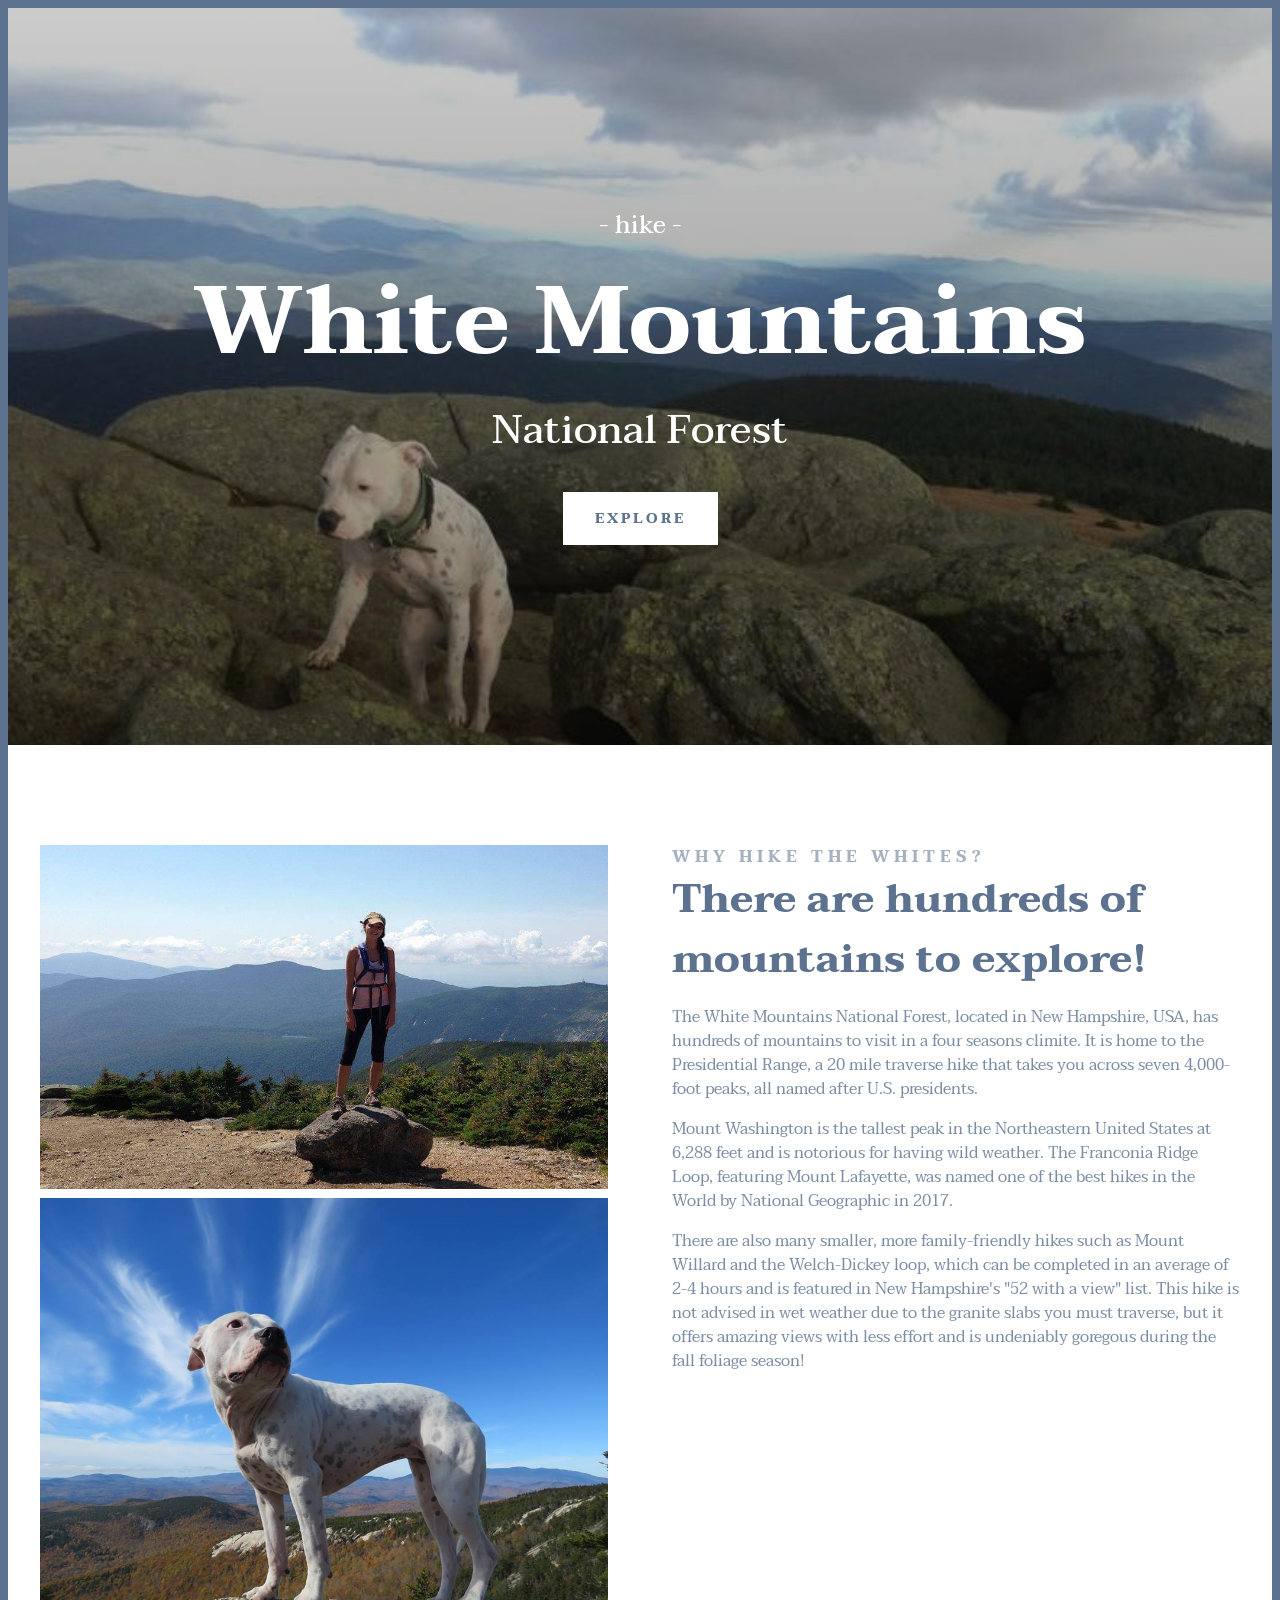
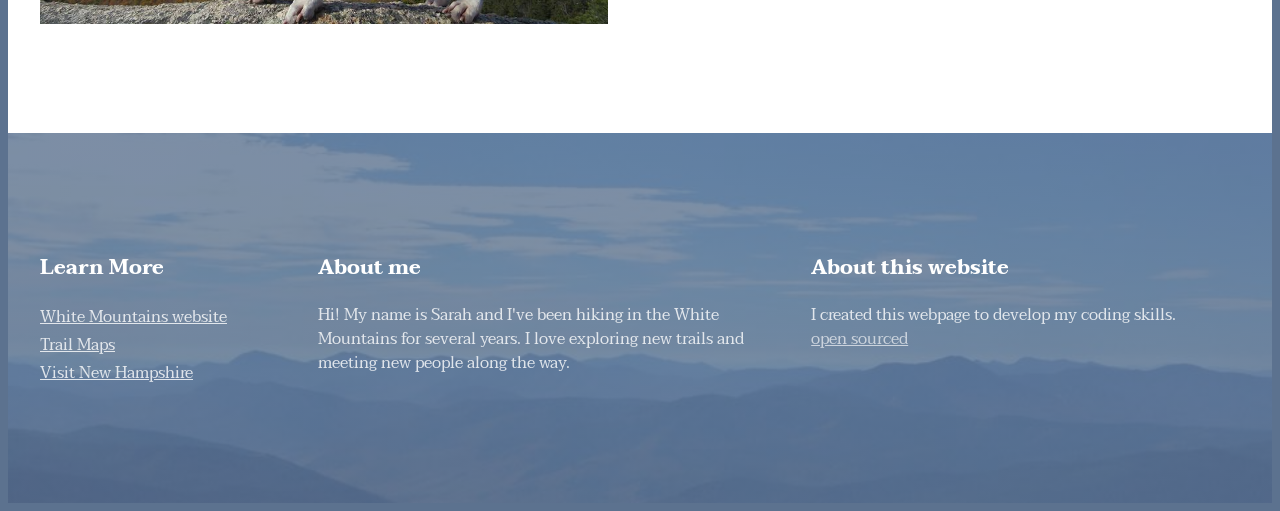
==== index.html @ ecee85d8 "Added additional photo." ====
<!DOCTYPE html>
<html lang="en">
  <head>
    <meta charset="UTF-8" />
    <meta http-equiv="X-UA-Compatible" content="IE=edge" />
    <meta name="viewport" content="width=device-width, initial-scale=1.0" />
    <link rel="preconnect" href="https://fonts.googleapis.com" />
    <link rel="preconnect" href="https://fonts.gstatic.com" crossorigin />
    <link
      href="https://fonts.googleapis.com/css2?family=Taviraj:ital,wght@0,100;0,200;0,300;0,400;0,500;0,600;0,700;0,800;0,900;1,100;1,200;1,300;1,400;1,500;1,600;1,700;1,800;1,900&display=swap"
      rel="stylesheet"
    />
    <link rel="stylesheet" href="src/styles.css" />
    <title>White Mountains National Forest</title>
  </head>
  <body>
    <div class="container">
      <header>
        <h3>- hike -</h3>
        <h1>White Mountains</h1>
        <h2>National Forest</h2>
        <a href="#more">explore</a>
      </header>

      <main>
        <section class="grid grid-2-columns">
          <div>
            <img
              src="images/mount-lafayette.JPG"
              alt="Franconia Ridge Loop"
              class="img-responsive"
            />
            <img
              src="images/lulu_welch-dickey_loop.jpg"
              alt="Welch-Dickey Loop"
              class="img-responsive"
            />
          </div>
          <div>
            <h2>Why hike the Whites?</h2>
            <h3>There are hundreds of mountains to explore!</h3>
            <p>
              The White Mountains National Forest, located in New Hampshire,
              USA, has hundreds of mountains to visit in a four seasons climite.
              It is home to the Presidential Range, a 20 mile traverse hike that
              takes you across seven 4,000-foot peaks, all named after U.S.
              presidents.
            </p>
            <p>
              Mount Washington is the tallest peak in the Northeastern United
              States at 6,288 feet and is notorious for having wild weather. The
              Franconia Ridge Loop, featuring Mount Lafayette, was named one of
              the best hikes in the World by National Geographic in 2017.
            </p>
            <p>
              There are also many smaller, more family-friendly hikes such as
              Mount Willard and the Welch-Dickey loop, which can be completed in
              an average of 2-4 hours and is featured in New Hampshire's "52
              with a view" list. This hike is not advised in wet weather due to
              the granite slabs you must traverse, but it offers amazing views
              with less effort and is undeniably goregous during the fall
              foliage season!
            </p>
          </div>
        </section>
      </main>

      <footer>
        <section class="grid grid-3-columns-with-first-narrow">
          <div>
            <h3>Learn More</h3>

            <ul>
              <li>
                <a href="https://www.visitwhitemountains.com/" target="_blank"
                  >White Mountains website</a
                >
              </li>
              <li>
                <a
                  href="https://www.alltrails.com/lists/white-mountains-nh--5"
                  target="_blank"
                  >Trail Maps</a
                >
              </li>
              <li>
                <a href="https://www.visitnh.gov/" target="_blank"
                  >Visit New Hampshire</a
                >
              </li>
            </ul>
          </div>

          <div>
            <h3>About me</h3>
            <p>
              Hi! My name is Sarah and I've been hiking in the White Mountains
              for several years. I love exploring new trails and meeting new
              people along the way.
            </p>
          </div>

          <div>
            <h3>About this website</h3>
            <p>
              I created this webpage to develop my coding skills.
              <br />
              <a
                href="https://github.com/sngillard/white-mountains-national-forest"
                target="_blank"
                >open sourced</a
              >
            </p>
          </div>
        </section>
      </footer>
    </div>
  </body>
</html>
---- src/styles.css ----
body {
  font-family: "Taviraj", serif;
  background: #5c728f;
}

.container {
  max-width: 1400px;
  margin: 0 auto;
}

.grid {
  display: grid;
  grid-gap: 64px;
}

.img-responsive {
  max-width: 100%;
}

.grid-2-columns {
  grid-template-columns: 1fr 1fr;
}

.grid-3-columns-with-first-narrow {
  grid-template-columns: 1fr 2fr 2fr;
}

section {
  max-width: 1200px;
  margin: 0 auto;
  padding: 100px 0;
}

header {
  background-image: linear-gradient(rgba(0, 0, 0, 0.2), rgba(0, 0, 0, 0.5)),
    url("../images/lulu_moosilauke.jpg");
  background-repeat: no-repeat;
  background-size: cover;
  color: white;
  text-align: center;
  padding: 200px 0;
}

header h1 {
  font-weight: 700;
  font-size: 96px;
  line-height: 1;
  margin: 30px 0;
}

header h2 {
  font-weight: 450;
  font-size: 40px;
  line-height: 1.5;
  margin: 0;
}

header h3 {
  font-weight: 500;
  font-size: 24px;
  line-height: 1.5;
  margin: 0;
}

header a {
  font-weight: 700;
  font-size: 14px;
  line-height: 1.5;
  text-align: center;
  color: #5c728f;
  padding: 16px 32px;
  margin-top: 32px;
  display: inline-block;
  letter-spacing: 3px;
  text-decoration: none;
  text-transform: uppercase;
  background: white;
}

main {
  background-color: white;
}

main h2 {
  font-weight: 700;
  font-size: 16px;
  line-height: 1.5;
  letter-spacing: 5px;
  color: #5c728f;
  opacity: 0.55;
  text-transform: uppercase;
  margin: 0;
}

main h3 {
  font-weight: 700;
  font-size: 40px;
  line-height: 1.5;

  color: #5c728f;
  margin: 0;
}

main p {
  font-style: normal;
  font-weight: 400;
  font-size: 16px;
  line-height: 1.5;
  color: #5c728f;
  opacity: 0.8;
}

footer {
  color: white;
  background-image: linear-gradient(
      rgba(92, 114, 143, 0.8),
      rgba(92, 114, 143, 0.8)
    ),
    url("../images/presidential_range.jpeg");
  background-repeat: no-repeat;
  background-size: cover;
}

footer h3 {
  font-weight: 700;
  font-size: 20px;
  line-height: 30px;
}

footer p {
  font-weight: 400;
  font-size: 16px;
  opacity: 0.8;
  line-height: 24px;
}

footer ul {
  padding: 0;
}

footer li {
  list-style: none;
  margin: 0;
  padding: 0;
}

footer a {
  color: white;
  opacity: 0.8;
}

@media (max-width: 960px) {
  header {
    padding: 60px 0;
  }

  header h1 {
    font-size: 48px;
  }

  header h2 {
    font-size: 20px;
  }

  header h3 {
    font-size: 12px;
  }

  .grid {
    grid-template-columns: 1fr;
    grid-gap: 32px;
  }

  section {
    padding: 30px;
  }
}
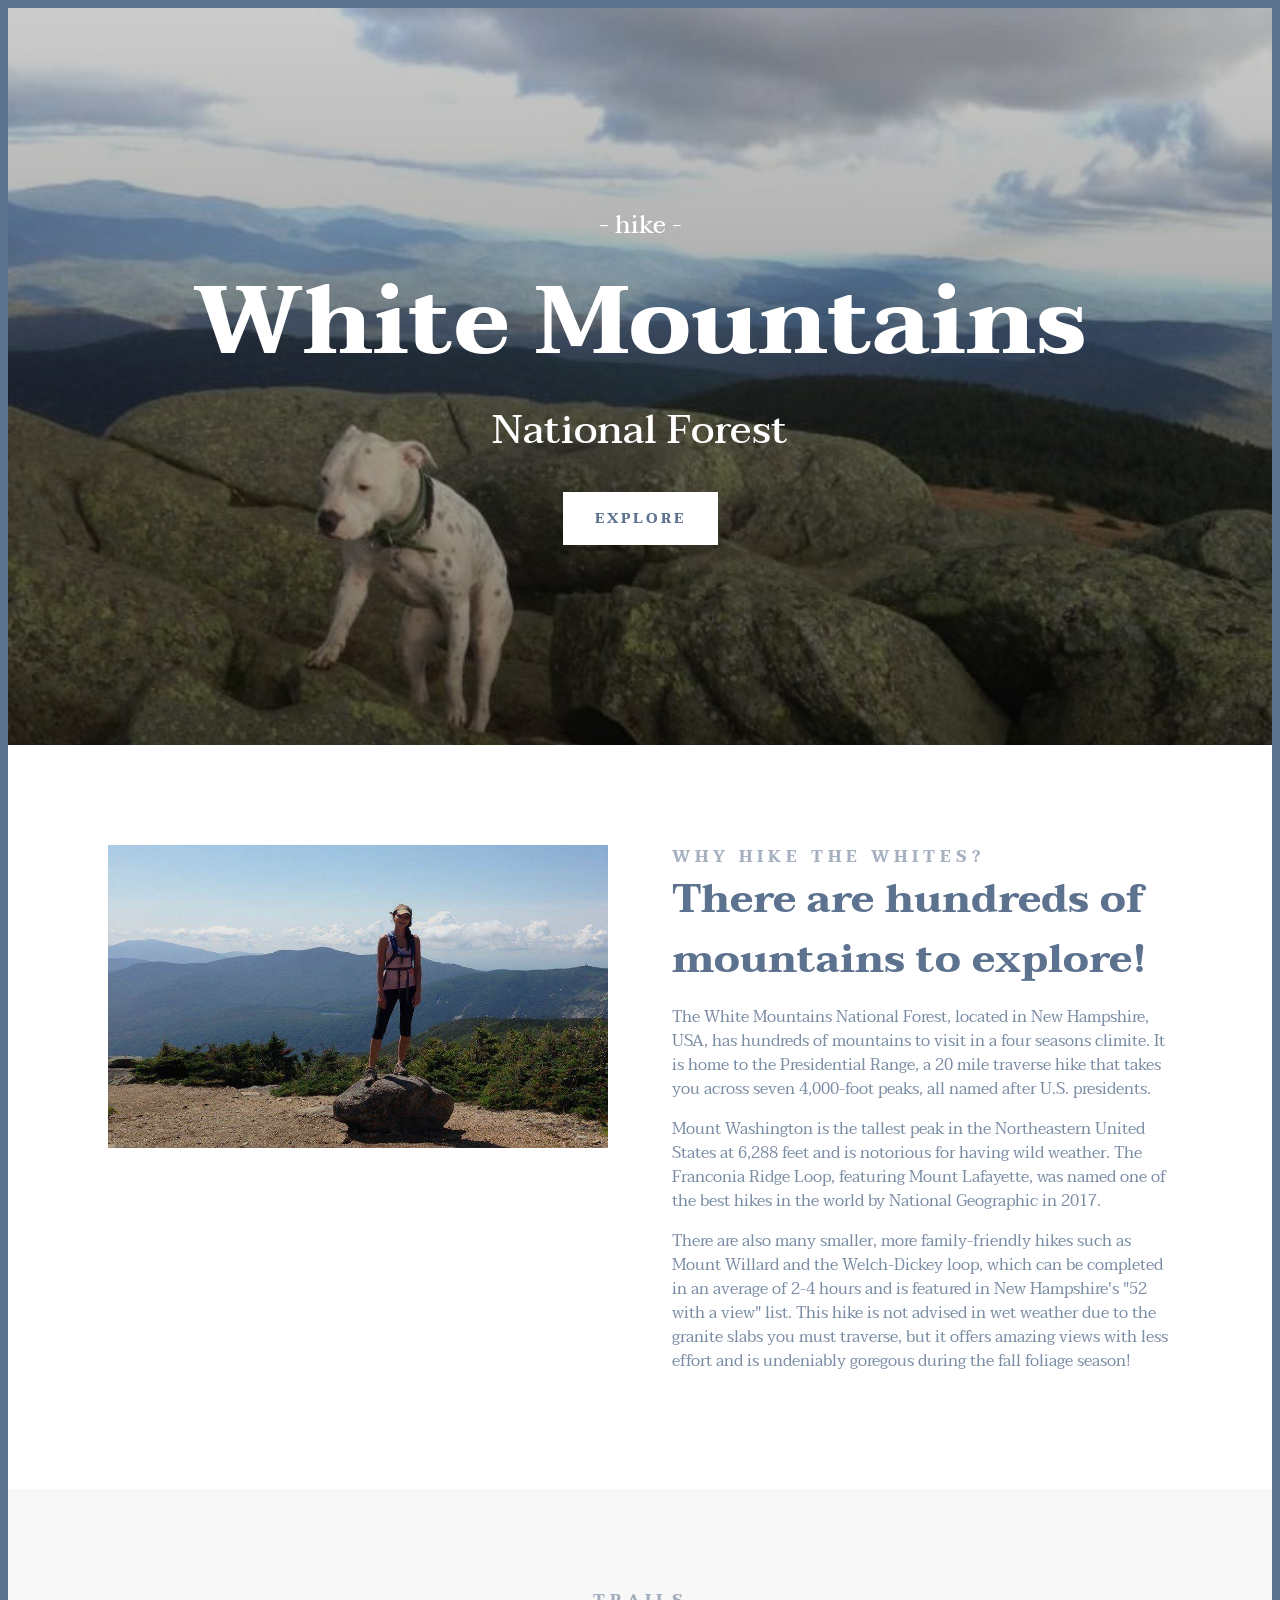
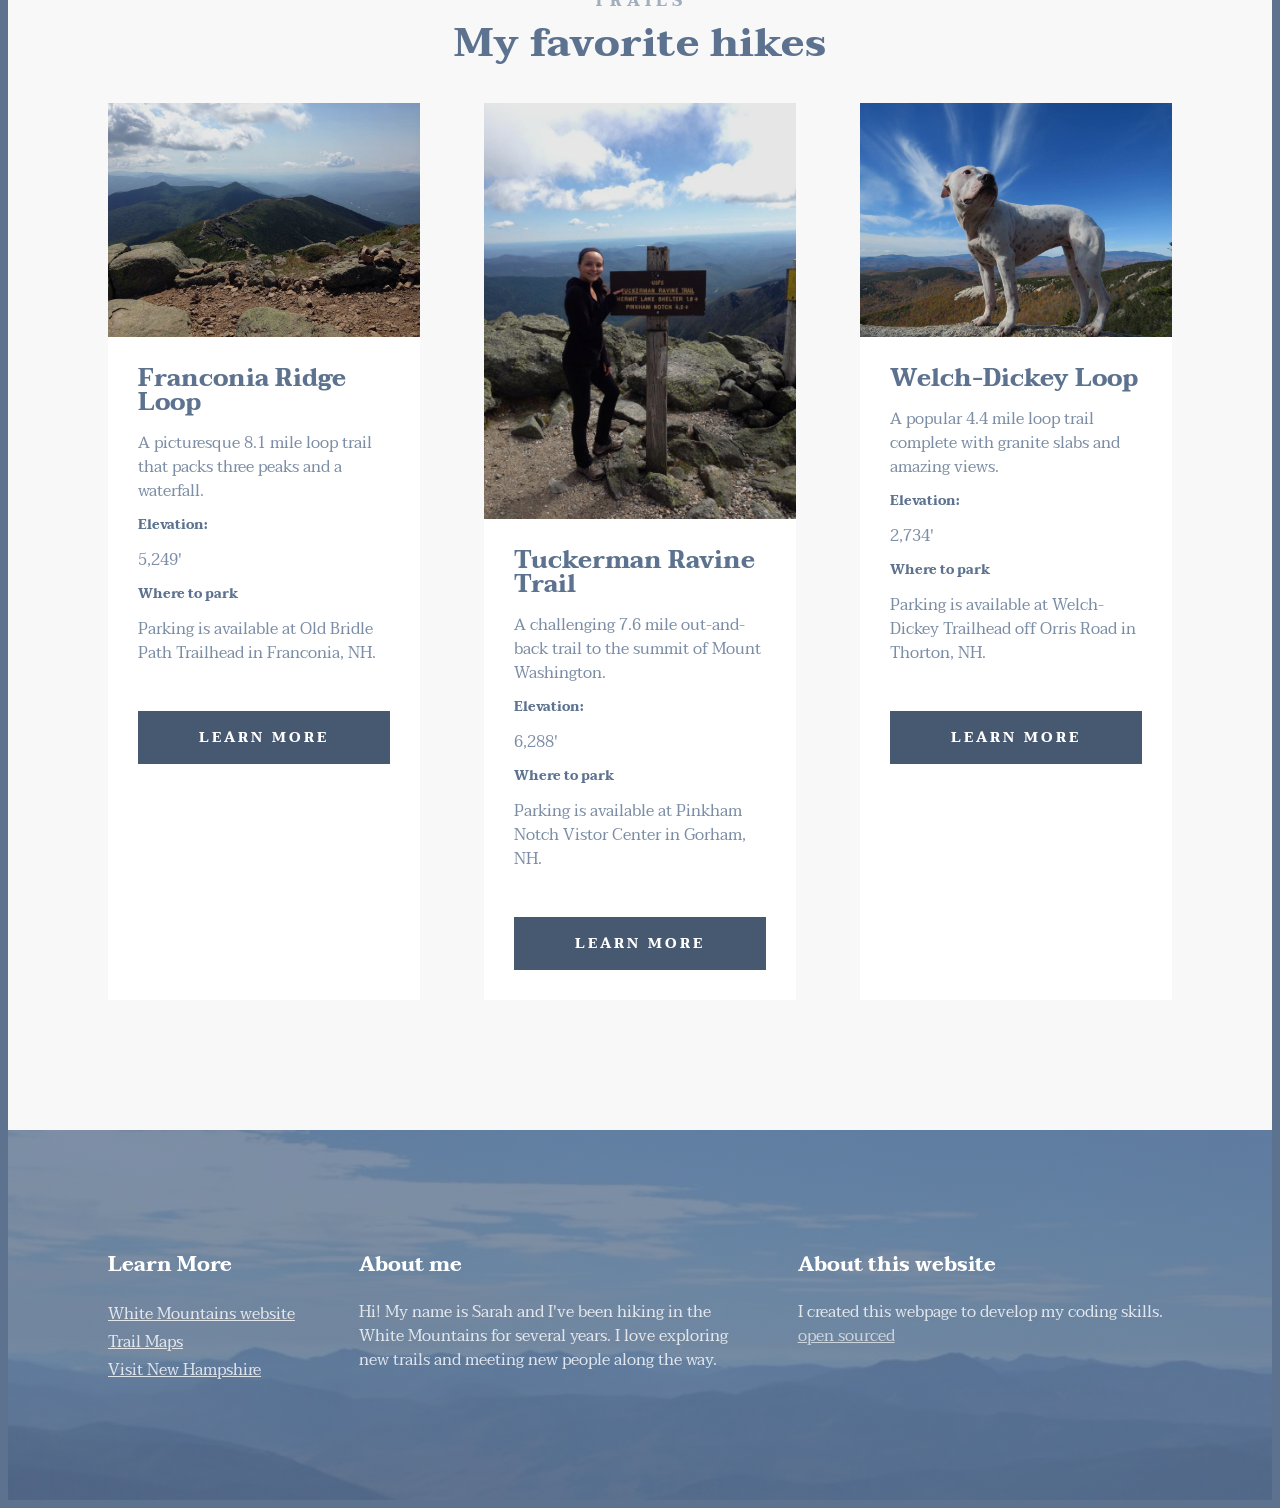
==== commit 13944c01: "Added cards to grid." ====
--- a/index.html
+++ b/index.html
@@ -30,11 +30,6 @@
               alt="Franconia Ridge Loop"
               class="img-responsive"
             />
-            <img
-              src="images/lulu_welch-dickey_loop.jpg"
-              alt="Welch-Dickey Loop"
-              class="img-responsive"
-            />
           </div>
           <div>
             <h2>Why hike the Whites?</h2>
@@ -50,7 +45,7 @@
               Mount Washington is the tallest peak in the Northeastern United
               States at 6,288 feet and is notorious for having wild weather. The
               Franconia Ridge Loop, featuring Mount Lafayette, was named one of
-              the best hikes in the World by National Geographic in 2017.
+              the best hikes in the world by National Geographic in 2017.
             </p>
             <p>
               There are also many smaller, more family-friendly hikes such as
@@ -63,6 +58,112 @@
             </p>
           </div>
         </section>
+
+        <section class="secondary">
+          <h2 class="text-center">Trails</h2>
+          <h3 class="text-center">My favorite hikes</h3>
+
+          <div class="grid grid-3-columns">
+            <div class="card">
+              <div class="card-header">
+                <img
+                  src="images/franconia_ridge_horizontal.jpg"
+                  alt="Franconia Ridge Loop"
+                  class="img-responsive"
+                />
+              </div>
+
+              <div class="card-body">
+                <h4>Franconia Ridge Loop</h4>
+                <p>
+                  A picturesque 8.1 mile loop trail that packs three peaks and a
+                  waterfall.
+                </p>
+                <h5>Elevation:</h5>
+                <p>5,249'</p>
+                <h5>Where to park</h5>
+                <p>
+                  Parking is available at Old Bridle Path Trailhead in
+                  Franconia, NH.
+                </p>
+              </div>
+              <div class="card-footer">
+                <a
+                  href="https://www.alltrails.com/trail/us/new-hampshire/mount-lafayette-and-franconia-ridge-trail-loop"
+                  class="btn"
+                  target="_blank"
+                  >Learn more</a
+                >
+              </div>
+            </div>
+
+            <div class="card">
+              <div class="card-header">
+                <img
+                  src="images/mt-washington_tuckerman_ravine.jpg"
+                  alt="Tuckerman Ravine"
+                  class="img-responsive"
+                />
+              </div>
+
+              <div class="card-body">
+                <h4>Tuckerman Ravine Trail</h4>
+                <p>
+                  A challenging 7.6 mile out-and-back trail to the summit of
+                  Mount Washington.
+                </p>
+                <h5>Elevation:</h5>
+                <p>6,288'</p>
+                <h5>Where to park</h5>
+                <p>
+                  Parking is available at Pinkham Notch Vistor Center in Gorham,
+                  NH.
+                </p>
+              </div>
+              <div class="card-footer">
+                <a
+                  href="https://www.alltrails.com/trail/us/new-hampshire/mount-washington-loop-via-tuckerman-ravine-trail"
+                  class="btn"
+                  target="_blank"
+                  >Learn more</a
+                >
+              </div>
+            </div>
+
+            <div class="card">
+              <div class="card-header">
+                <img
+                  src="images/lulu_welch-dickey_loop.jpg"
+                  alt="Welch-Dickey Loop Trail"
+                  class="img-responsive"
+                />
+              </div>
+
+              <div class="card-body">
+                <h4>Welch-Dickey Loop</h4>
+                <p>
+                  A popular 4.4 mile loop trail complete with granite slabs and
+                  amazing views.
+                </p>
+                <h5>Elevation:</h5>
+                <p>2,734'</p>
+                <h5>Where to park</h5>
+                <p>
+                  Parking is available at Welch-Dickey Trailhead off Orris Road
+                  in Thorton, NH.
+                </p>
+              </div>
+              <div class="card-footer">
+                <a
+                  href="https://www.alltrails.com/trail/us/new-hampshire/welch-and-dickey-loop-trail--4"
+                  class="btn"
+                  target="_blank"
+                  >Learn more</a
+                >
+              </div>
+            </div>
+          </div>
+        </section>
       </main>
 
       <footer>
--- a/src/styles.css
+++ b/src/styles.css
@@ -8,6 +8,10 @@
   margin: 0 auto;
 }
 
+.text-center {
+  text-align: center;
+}
+
 .grid {
   display: grid;
   grid-gap: 64px;
@@ -15,20 +19,57 @@
 
 .img-responsive {
   max-width: 100%;
+  filter: brightness(90%);
+  display: block;
 }
 
 .grid-2-columns {
   grid-template-columns: 1fr 1fr;
 }
 
+.grid-3-columns {
+  grid-template-columns: 1fr 1fr 1fr;
+}
+
 .grid-3-columns-with-first-narrow {
   grid-template-columns: 1fr 2fr 2fr;
 }
 
+.card {
+  background-color: white;
+  margin: 30px 0;
+}
+
+.card-body {
+  padding: 30px;
+}
+
+.card-footer {
+  padding: 0 30px 30px;
+}
+
+.btn {
+  display: block;
+  color: white;
+  font-weight: 700;
+  font-size: 14px;
+  line-height: 21px;
+  text-align: center;
+  letter-spacing: 3px;
+  text-transform: uppercase;
+  padding: 16px;
+  background-color: #475971;
+  text-decoration: none;
+}
+
 section {
-  max-width: 1200px;
+  max-width: 100%;
   margin: 0 auto;
-  padding: 100px 0;
+  padding: 100px;
+}
+
+section.secondary {
+  background: #f8f8f8;
 }
 
 header {
@@ -101,6 +142,22 @@
   margin: 0;
 }
 
+main h4 {
+  font-weight: 700;
+  font-size: 24px;
+  line-height: 1;
+  color: #5c728f;
+  margin: 0;
+}
+
+main h5 {
+  font-weight: 700;
+  font-size: 13px;
+  line-height: 1;
+  color: #5c728f;
+  margin: 0;
+}
+
 main p {
   font-style: normal;
   font-weight: 400;
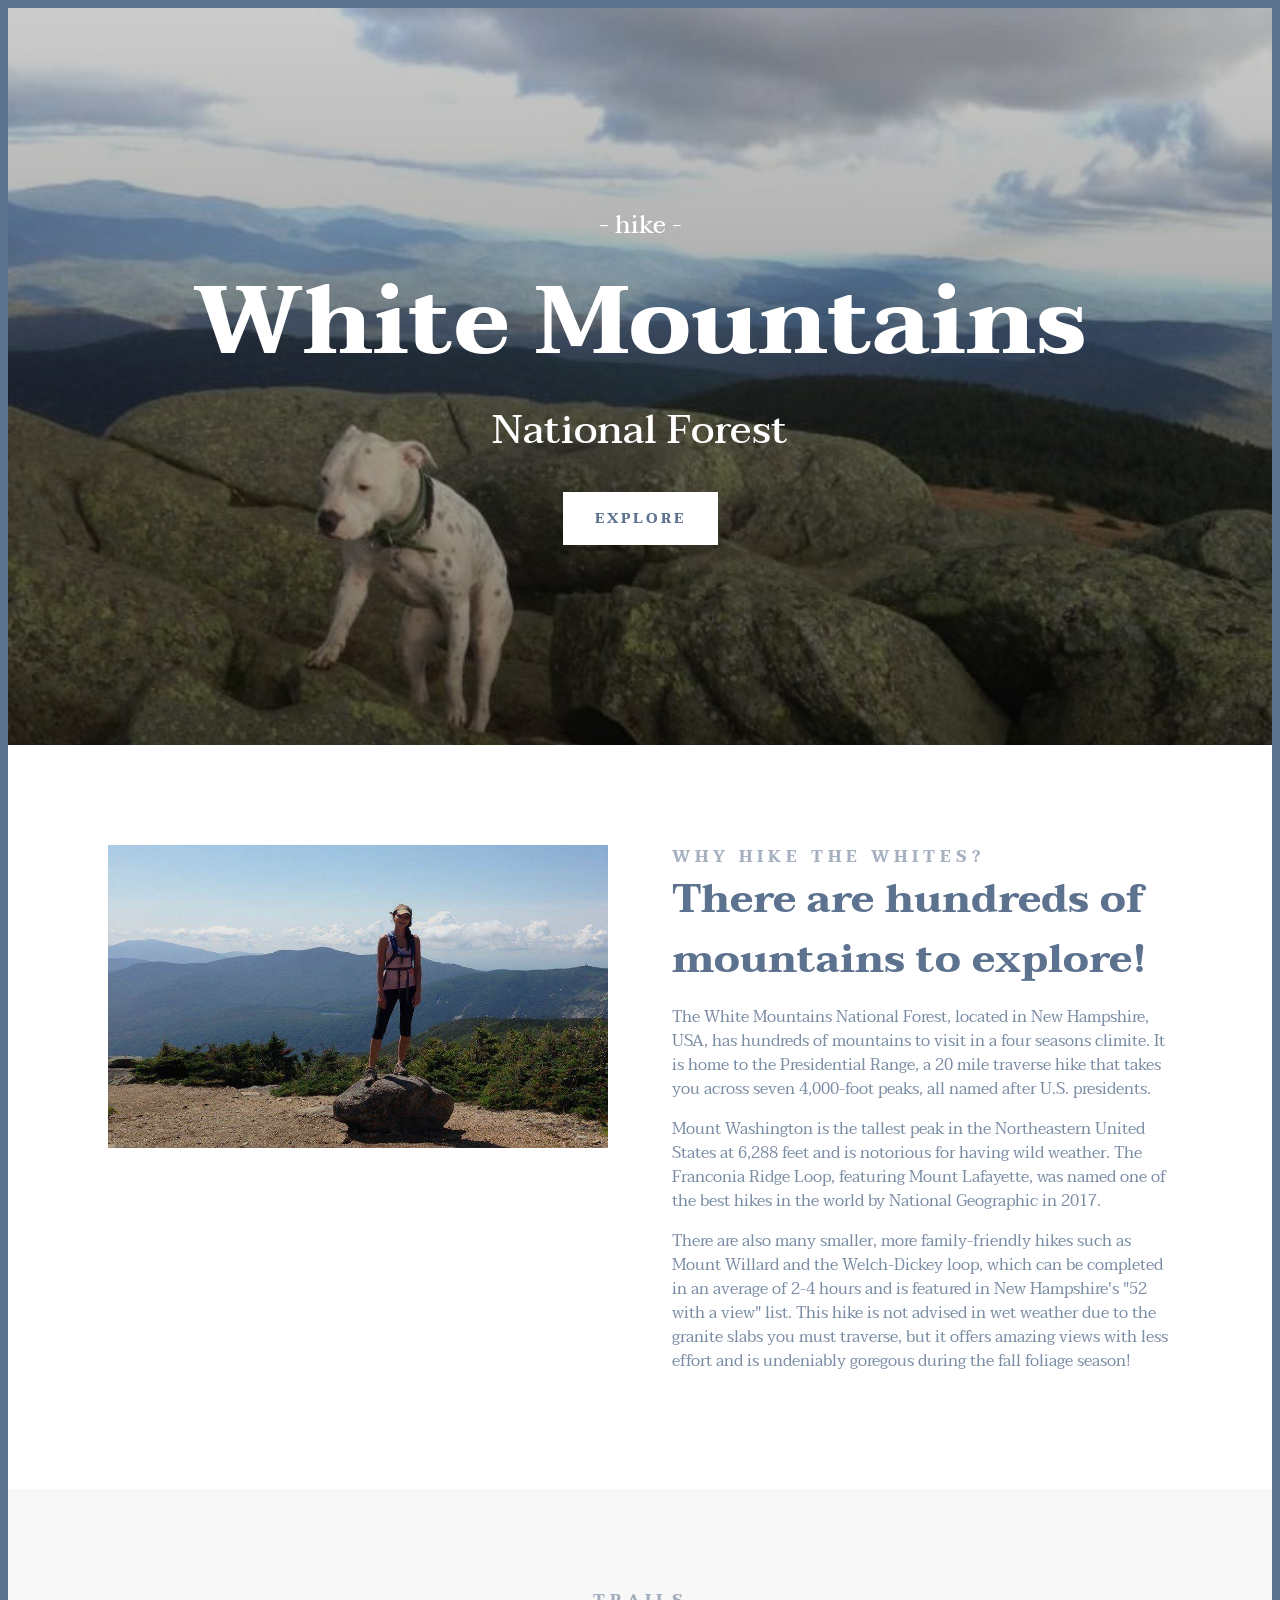
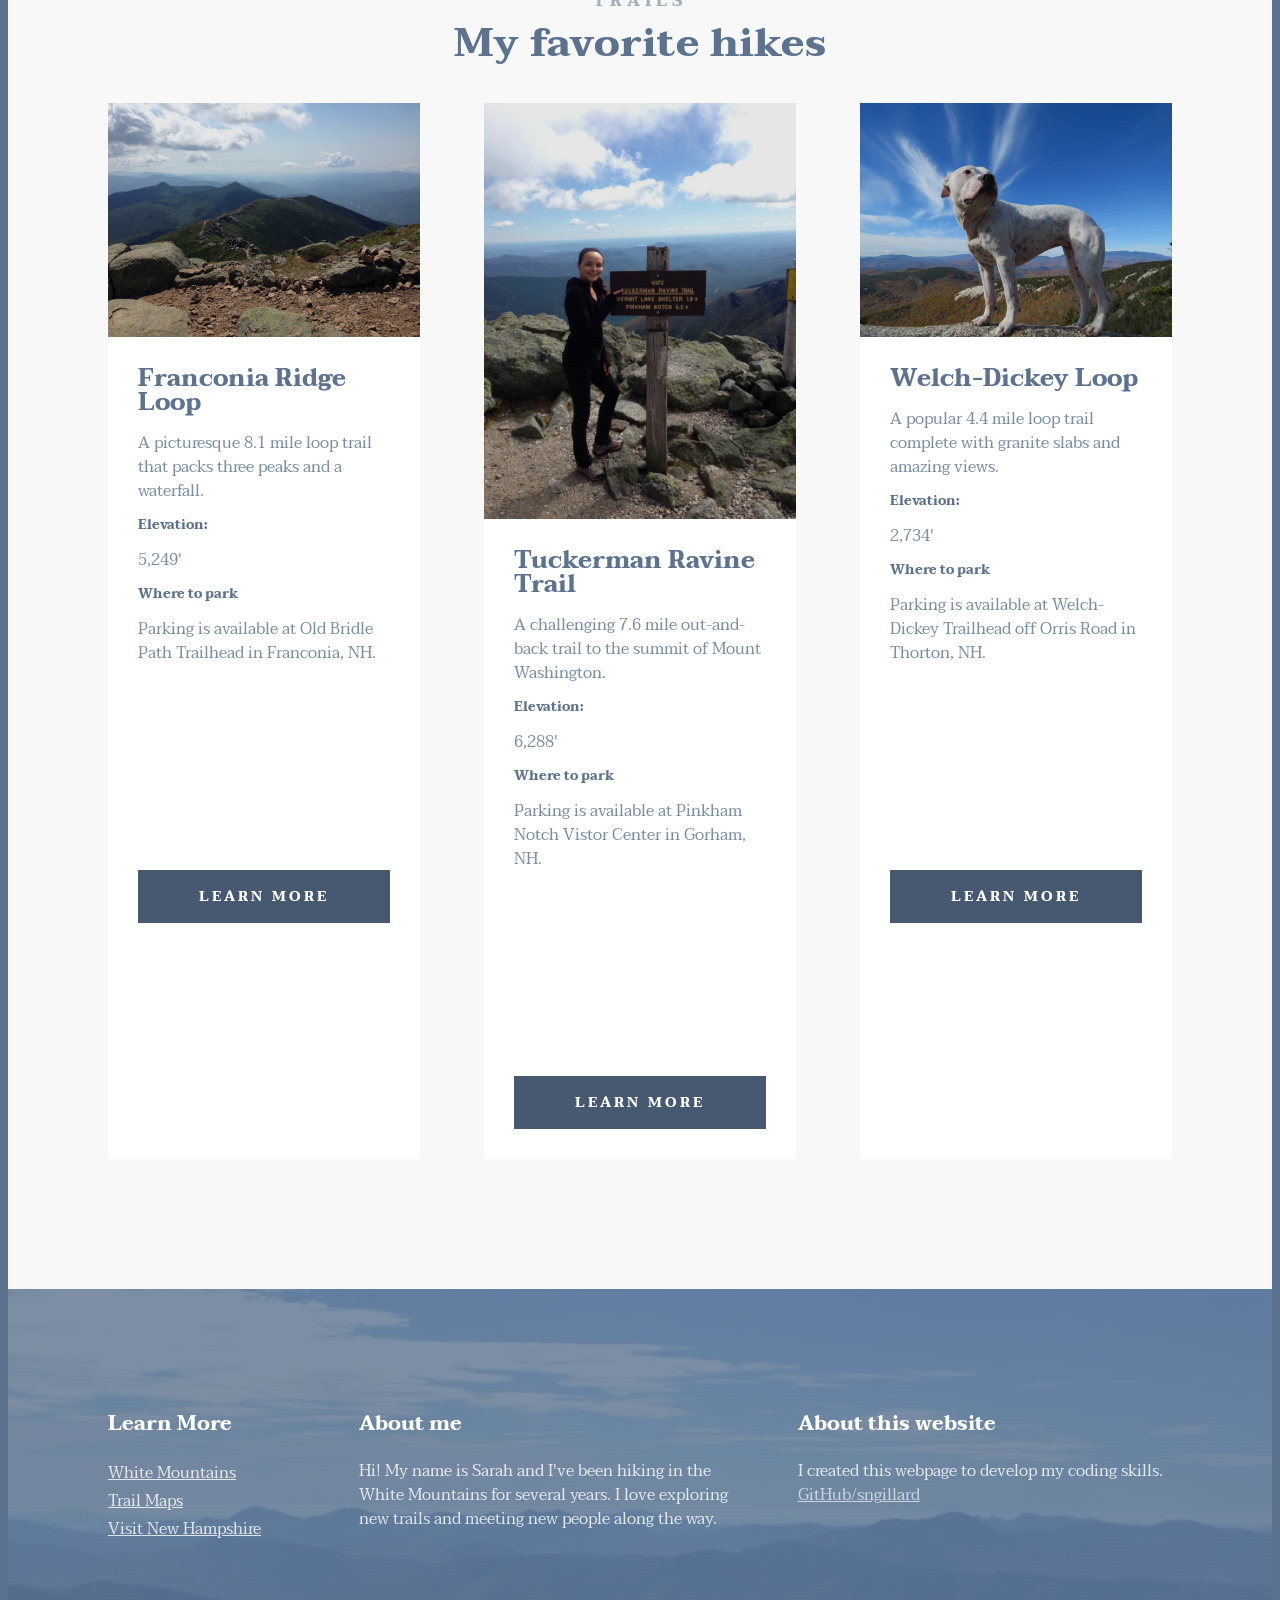
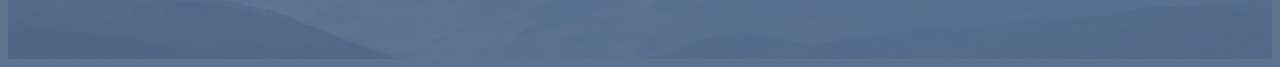
==== commit 4943c089: "Embed Google maps." ====
--- a/index.html
+++ b/index.html
@@ -86,6 +86,14 @@
                   Parking is available at Old Bridle Path Trailhead in
                   Franconia, NH.
                 </p>
+                <iframe
+                  src="https://www.google.com/maps/embed?pb=!1m18!1m12!1m3!1d11452.611185481683!2d-71.69006345739366!3d44.14209411411122!2m3!1f0!2f0!3f0!3m2!1i1024!2i768!4f13.1!3m3!1m2!1s0x4cb47c3210589007%3A0xa0a59140fd528490!2sFranconia%20Notch!5e0!3m2!1sen!2sus!4v1677386021645!5m2!1sen!2sus"
+                  class="embed"
+                  style="border: 0"
+                  allowfullscreen=""
+                  loading="lazy"
+                  referrerpolicy="no-referrer-when-downgrade"
+                ></iframe>
               </div>
               <div class="card-footer">
                 <a
@@ -119,6 +127,15 @@
                   Parking is available at Pinkham Notch Vistor Center in Gorham,
                   NH.
                 </p>
+                <iframe
+                  src="https://www.google.com/maps/embed?pb=!1m18!1m12!1m3!1d2857.4945060099385!2d-71.25689512248431!3d44.258645192379674!2m3!1f0!2f0!3f0!3m2!1i1024!2i768!4f13.1!3m3!1m2!1s0x4cb391b13544bf1d%3A0x25a0033f71ce03b8!2sTuckerman%20Ravine%20Trailhead!5e0!3m2!1sen!2sus!4v1677386699474!5m2!1sen!2sus"
+                  style="border: 0"
+                  class="embed"
+                  xlAA="embed"
+                  allowfullscreen=""
+                  loading="lazy"
+                  referrerpolicy="no-referrer-when-downgrade"
+                ></iframe>
               </div>
               <div class="card-footer">
                 <a
@@ -152,6 +169,14 @@
                   Parking is available at Welch-Dickey Trailhead off Orris Road
                   in Thorton, NH.
                 </p>
+                <iframe
+                  src="https://www.google.com/maps/embed?pb=!1m18!1m12!1m3!1d2874.6424863292677!2d-71.59063184858914!3d43.90467077901095!2m3!1f0!2f0!3f0!3m2!1i1024!2i768!4f13.1!3m3!1m2!1s0x4cb3645e2ea86bcd%3A0xb7d464927bd64287!2sWelch-Dickey%20Trailhead!5e0!3m2!1sen!2sus!4v1677386836722!5m2!1sen!2sus"
+                  style="border: 0"
+                  class="embed"
+                  allowfullscreen=""
+                  loading="lazy"
+                  referrerpolicy="no-referrer-when-downgrade"
+                ></iframe>
               </div>
               <div class="card-footer">
                 <a
@@ -174,7 +199,7 @@
             <ul>
               <li>
                 <a href="https://www.visitwhitemountains.com/" target="_blank"
-                  >White Mountains website</a
+                  >White Mountains</a
                 >
               </li>
               <li>
@@ -209,7 +234,7 @@
               <a
                 href="https://github.com/sngillard/white-mountains-national-forest"
                 target="_blank"
-                >open sourced</a
+                >GitHub/sngillard</a
               >
             </p>
           </div>
--- a/src/styles.css
+++ b/src/styles.css
@@ -18,7 +18,7 @@
 }
 
 .img-responsive {
-  max-width: 100%;
+  width: 100%;
   filter: brightness(90%);
   display: block;
 }
@@ -33,11 +33,19 @@
 
 .grid-3-columns-with-first-narrow {
   grid-template-columns: 1fr 2fr 2fr;
+}
+
+.embed {
+  width: 100%;
 }
 
 .card {
   background-color: white;
   margin: 30px 0;
+}
+
+.card-header.grid {
+  grid-gap: 0;
 }
 
 .card-body {
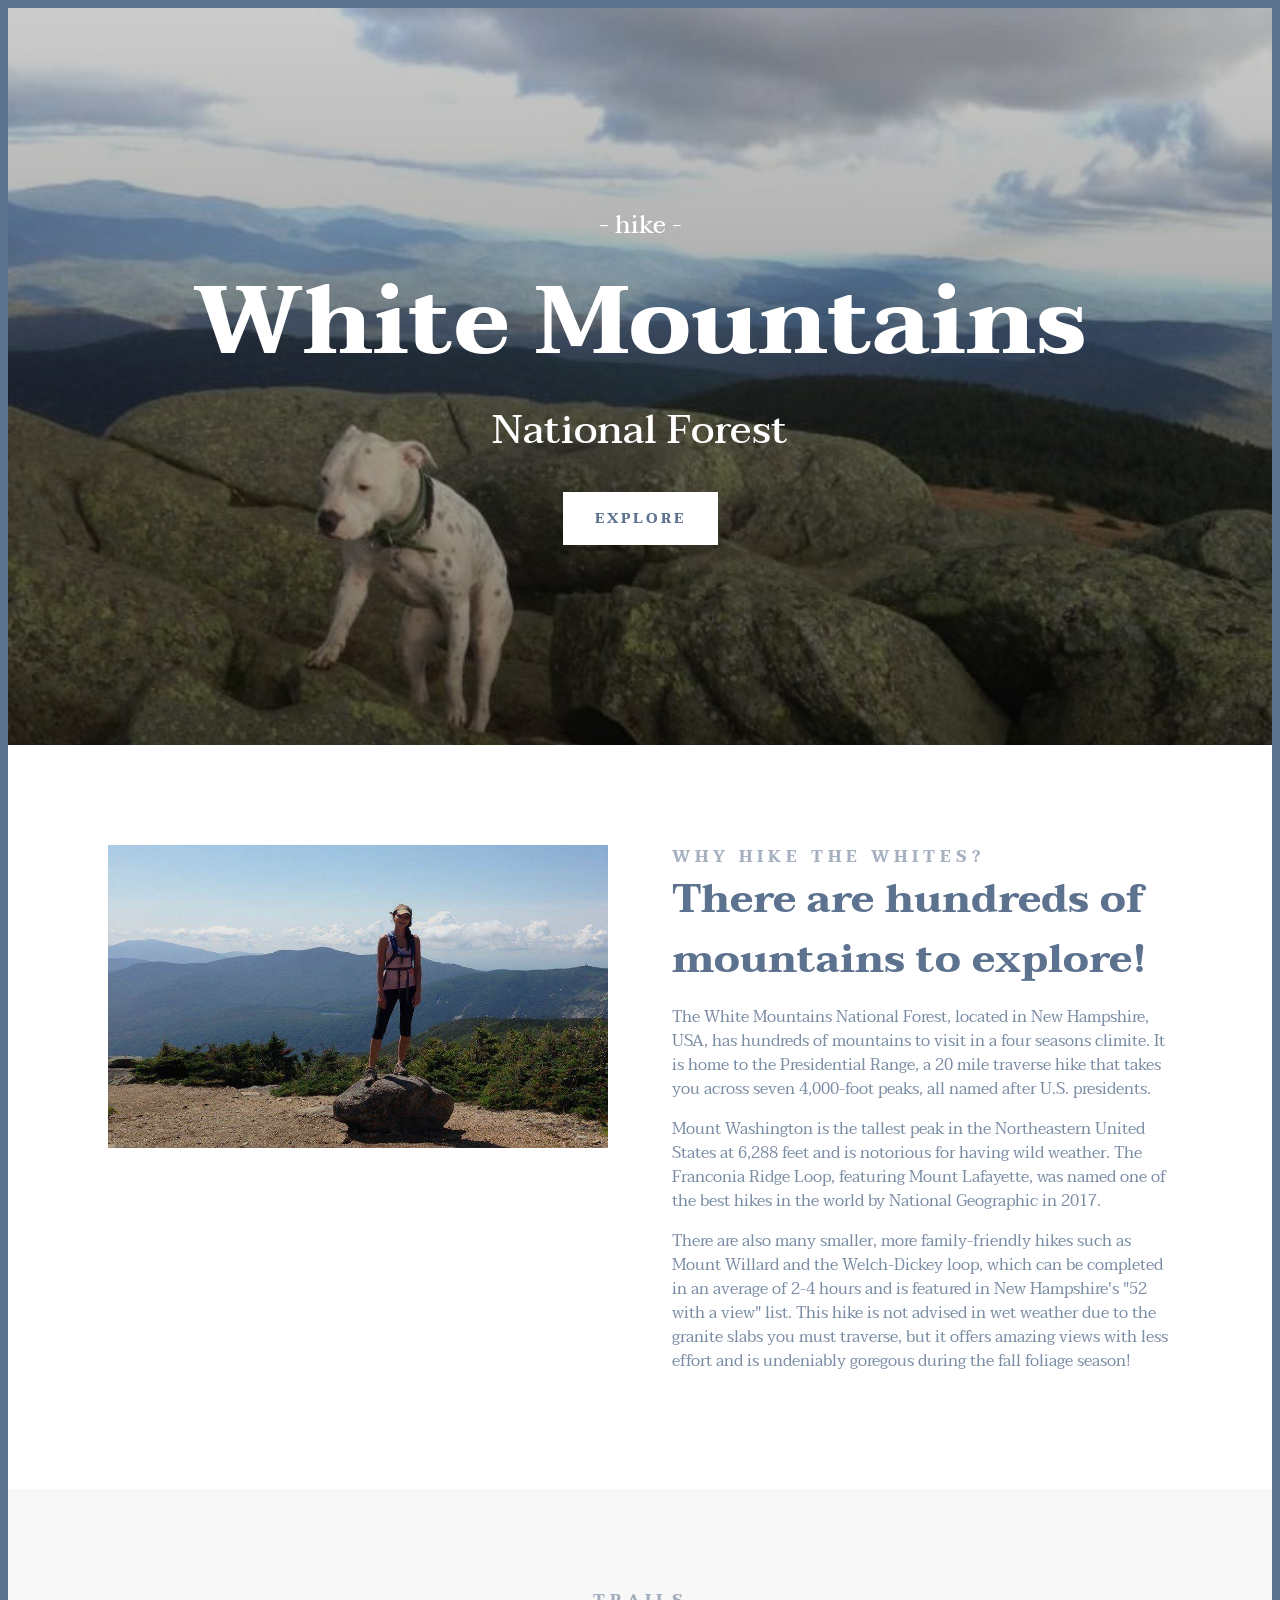
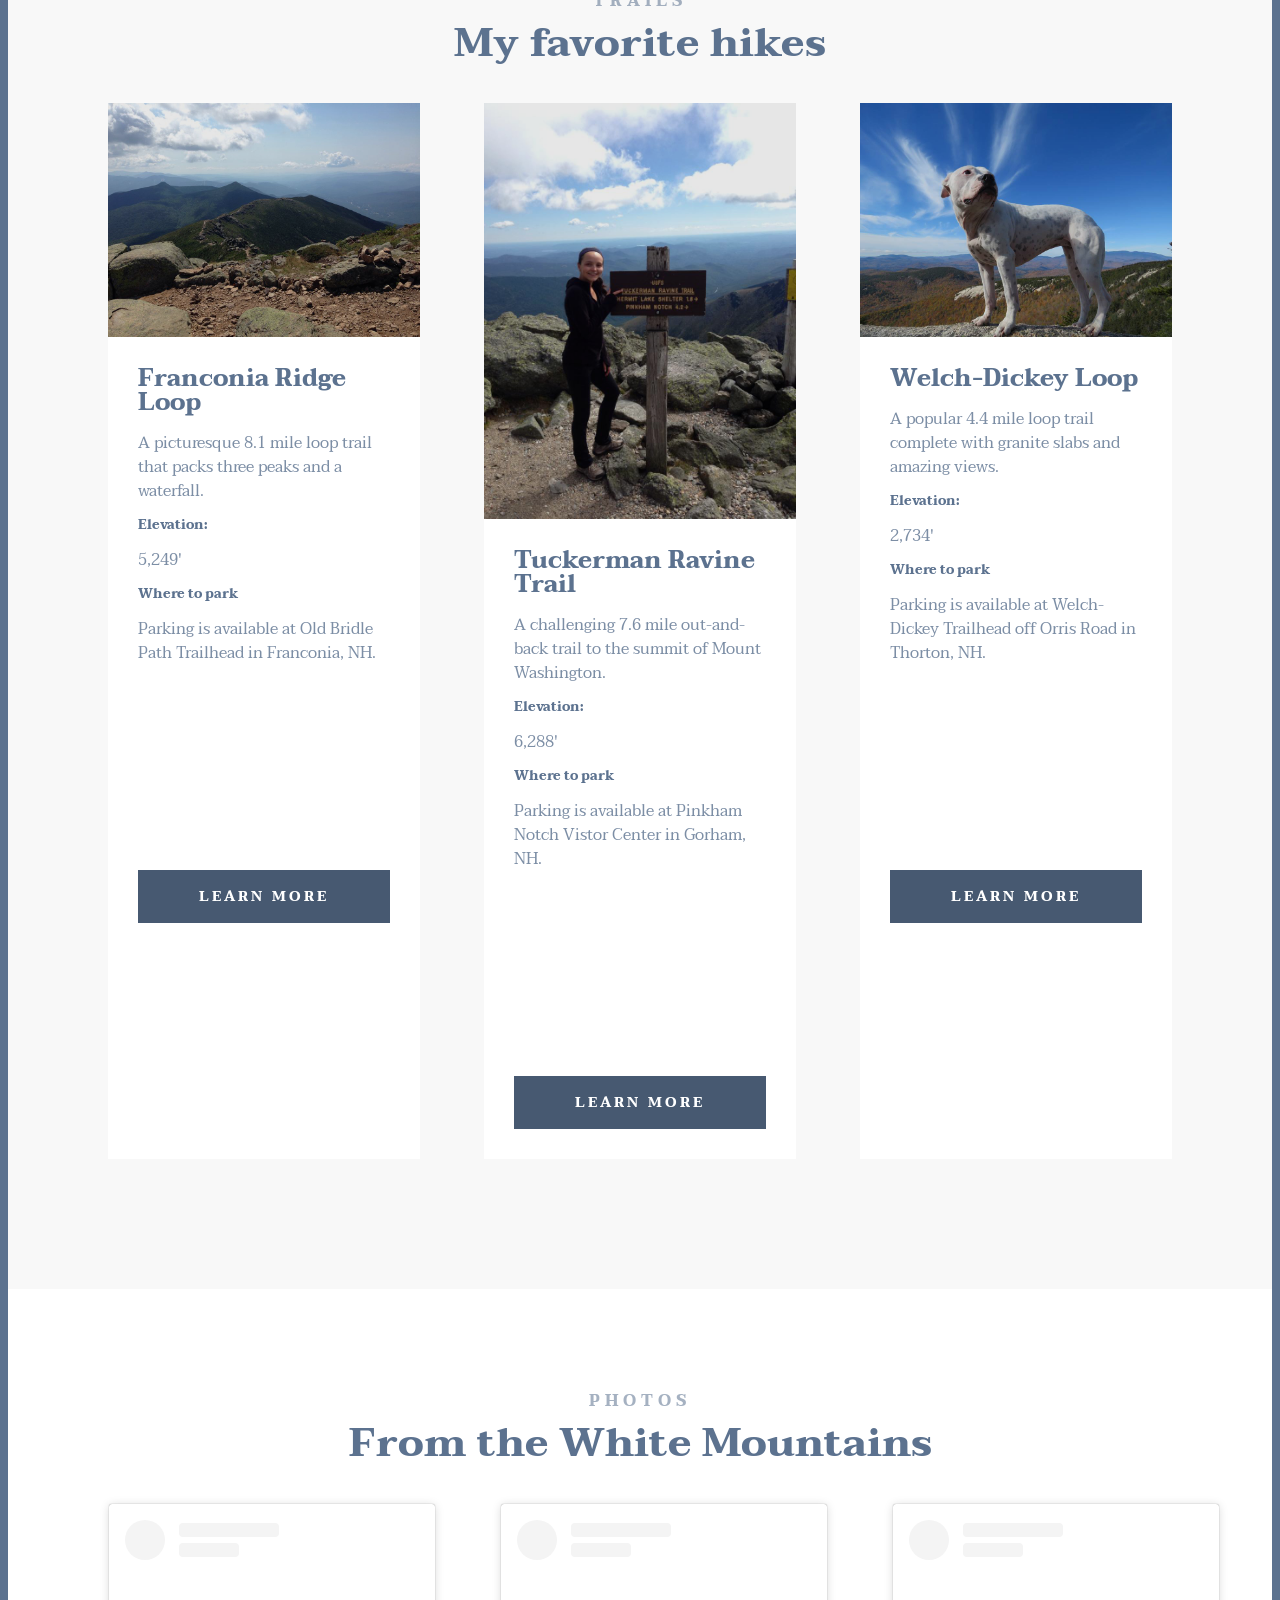
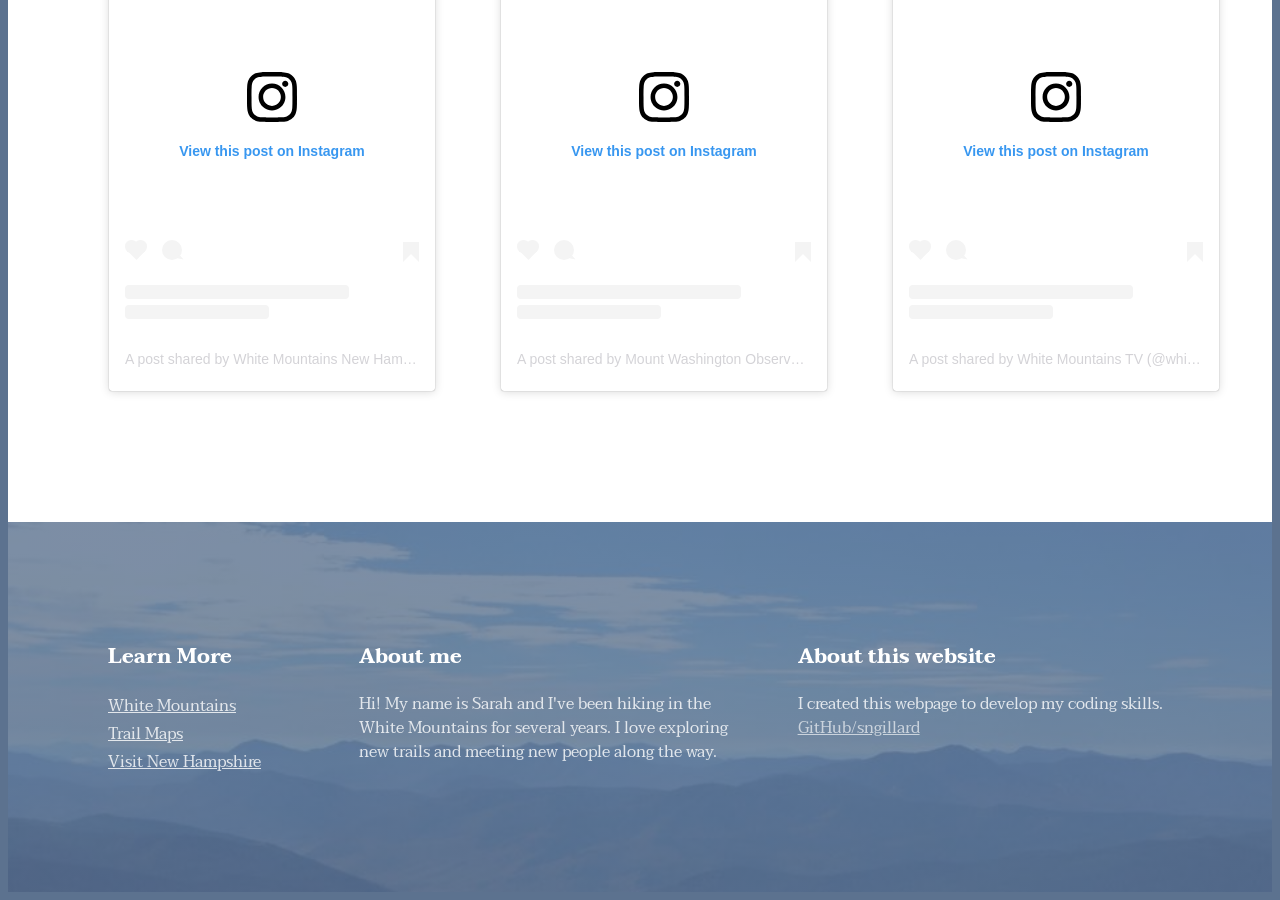
==== commit c8a8c86b: "Added Instagram embdeds to landing page." ====
--- a/index.html
+++ b/index.html
@@ -189,6 +189,870 @@
             </div>
           </div>
         </section>
+
+        <section>
+          <h2 class="text-center">Photos</h2>
+          <h3 class="text-center">From the White Mountains</h3>
+          <div class="instagram-embeds">
+            <div class="grid grid-3-columns">
+              <!--start first HTML provided by IG for embeded IG photo-->
+              <blockquote
+                class="instagram-media"
+                data-instgrm-permalink="https://www.instagram.com/p/CjWIwN3JbD2/?utm_source=ig_embed&amp;utm_campaign=loading"
+                data-instgrm-version="14"
+                style="
+                  background: #fff;
+                  border: 0;
+                  border-radius: 3px;
+                  box-shadow: 0 0 1px 0 rgba(0, 0, 0, 0.5),
+                    0 1px 10px 0 rgba(0, 0, 0, 0.15);
+                  margin: 1px;
+                  max-width: 540px;
+                  min-width: 326px;
+                  padding: 0;
+                  width: 99.375%;
+                  width: -webkit-calc(100% - 2px);
+                  width: calc(100% - 2px);
+                "
+              >
+                <div style="padding: 16px">
+                  <a
+                    href="https://www.instagram.com/p/CjWIwN3JbD2/?utm_source=ig_embed&amp;utm_campaign=loading"
+                    style="
+                      background: #ffffff;
+                      line-height: 0;
+                      padding: 0 0;
+                      text-align: center;
+                      text-decoration: none;
+                      width: 100%;
+                    "
+                    target="_blank"
+                  >
+                    <div
+                      style="
+                        display: flex;
+                        flex-direction: row;
+                        align-items: center;
+                      "
+                    >
+                      <div
+                        style="
+                          background-color: #f4f4f4;
+                          border-radius: 50%;
+                          flex-grow: 0;
+                          height: 40px;
+                          margin-right: 14px;
+                          width: 40px;
+                        "
+                      ></div>
+                      <div
+                        style="
+                          display: flex;
+                          flex-direction: column;
+                          flex-grow: 1;
+                          justify-content: center;
+                        "
+                      >
+                        <div
+                          style="
+                            background-color: #f4f4f4;
+                            border-radius: 4px;
+                            flex-grow: 0;
+                            height: 14px;
+                            margin-bottom: 6px;
+                            width: 100px;
+                          "
+                        ></div>
+                        <div
+                          style="
+                            background-color: #f4f4f4;
+                            border-radius: 4px;
+                            flex-grow: 0;
+                            height: 14px;
+                            width: 60px;
+                          "
+                        ></div>
+                      </div>
+                    </div>
+                    <div style="padding: 19% 0"></div>
+                    <div
+                      style="
+                        display: block;
+                        height: 50px;
+                        margin: 0 auto 12px;
+                        width: 50px;
+                      "
+                    >
+                      <svg
+                        width="50px"
+                        height="50px"
+                        viewBox="0 0 60 60"
+                        version="1.1"
+                        xmlns="https://www.w3.org/2000/svg"
+                        xmlns:xlink="https://www.w3.org/1999/xlink"
+                      >
+                        <g
+                          stroke="none"
+                          stroke-width="1"
+                          fill="none"
+                          fill-rule="evenodd"
+                        >
+                          <g
+                            transform="translate(-511.000000, -20.000000)"
+                            fill="#000000"
+                          >
+                            <g>
+                              <path
+                                d="M556.869,30.41 C554.814,30.41 553.148,32.076 553.148,34.131 C553.148,36.186 554.814,37.852 556.869,37.852 C558.924,37.852 560.59,36.186 560.59,34.131 C560.59,32.076 558.924,30.41 556.869,30.41 M541,60.657 C535.114,60.657 530.342,55.887 530.342,50 C530.342,44.114 535.114,39.342 541,39.342 C546.887,39.342 551.658,44.114 551.658,50 C551.658,55.887 546.887,60.657 541,60.657 M541,33.886 C532.1,33.886 524.886,41.1 524.886,50 C524.886,58.899 532.1,66.113 541,66.113 C549.9,66.113 557.115,58.899 557.115,50 C557.115,41.1 549.9,33.886 541,33.886 M565.378,62.101 C565.244,65.022 564.756,66.606 564.346,67.663 C563.803,69.06 563.154,70.057 562.106,71.106 C561.058,72.155 560.06,72.803 558.662,73.347 C557.607,73.757 556.021,74.244 553.102,74.378 C549.944,74.521 548.997,74.552 541,74.552 C533.003,74.552 532.056,74.521 528.898,74.378 C525.979,74.244 524.393,73.757 523.338,73.347 C521.94,72.803 520.942,72.155 519.894,71.106 C518.846,70.057 518.197,69.06 517.654,67.663 C517.244,66.606 516.755,65.022 516.623,62.101 C516.479,58.943 516.448,57.996 516.448,50 C516.448,42.003 516.479,41.056 516.623,37.899 C516.755,34.978 517.244,33.391 517.654,32.338 C518.197,30.938 518.846,29.942 519.894,28.894 C520.942,27.846 521.94,27.196 523.338,26.654 C524.393,26.244 525.979,25.756 528.898,25.623 C532.057,25.479 533.004,25.448 541,25.448 C548.997,25.448 549.943,25.479 553.102,25.623 C556.021,25.756 557.607,26.244 558.662,26.654 C560.06,27.196 561.058,27.846 562.106,28.894 C563.154,29.942 563.803,30.938 564.346,32.338 C564.756,33.391 565.244,34.978 565.378,37.899 C565.522,41.056 565.552,42.003 565.552,50 C565.552,57.996 565.522,58.943 565.378,62.101 M570.82,37.631 C570.674,34.438 570.167,32.258 569.425,30.349 C568.659,28.377 567.633,26.702 565.965,25.035 C564.297,23.368 562.623,22.342 560.652,21.575 C558.743,20.834 556.562,20.326 553.369,20.18 C550.169,20.033 549.148,20 541,20 C532.853,20 531.831,20.033 528.631,20.18 C525.438,20.326 523.257,20.834 521.349,21.575 C519.376,22.342 517.703,23.368 516.035,25.035 C514.368,26.702 513.342,28.377 512.574,30.349 C511.834,32.258 511.326,34.438 511.181,37.631 C511.035,40.831 511,41.851 511,50 C511,58.147 511.035,59.17 511.181,62.369 C511.326,65.562 511.834,67.743 512.574,69.651 C513.342,71.625 514.368,73.296 516.035,74.965 C517.703,76.634 519.376,77.658 521.349,78.425 C523.257,79.167 525.438,79.673 528.631,79.82 C531.831,79.965 532.853,80.001 541,80.001 C549.148,80.001 550.169,79.965 553.369,79.82 C556.562,79.673 558.743,79.167 560.652,78.425 C562.623,77.658 564.297,76.634 565.965,74.965 C567.633,73.296 568.659,71.625 569.425,69.651 C570.167,67.743 570.674,65.562 570.82,62.369 C570.966,59.17 571,58.147 571,50 C571,41.851 570.966,40.831 570.82,37.631"
+                              ></path>
+                            </g>
+                          </g>
+                        </g>
+                      </svg>
+                    </div>
+                    <div style="padding-top: 8px">
+                      <div
+                        style="
+                          color: #3897f0;
+                          font-family: Arial, sans-serif;
+                          font-size: 14px;
+                          font-style: normal;
+                          font-weight: 550;
+                          line-height: 18px;
+                        "
+                      >
+                        View this post on Instagram
+                      </div>
+                    </div>
+                    <div style="padding: 12.5% 0"></div>
+                    <div
+                      style="
+                        display: flex;
+                        flex-direction: row;
+                        margin-bottom: 14px;
+                        align-items: center;
+                      "
+                    >
+                      <div>
+                        <div
+                          style="
+                            background-color: #f4f4f4;
+                            border-radius: 50%;
+                            height: 12.5px;
+                            width: 12.5px;
+                            transform: translateX(0px) translateY(7px);
+                          "
+                        ></div>
+                        <div
+                          style="
+                            background-color: #f4f4f4;
+                            height: 12.5px;
+                            transform: rotate(-45deg) translateX(3px)
+                              translateY(1px);
+                            width: 12.5px;
+                            flex-grow: 0;
+                            margin-right: 14px;
+                            margin-left: 2px;
+                          "
+                        ></div>
+                        <div
+                          style="
+                            background-color: #f4f4f4;
+                            border-radius: 50%;
+                            height: 12.5px;
+                            width: 12.5px;
+                            transform: translateX(9px) translateY(-18px);
+                          "
+                        ></div>
+                      </div>
+                      <div style="margin-left: 8px">
+                        <div
+                          style="
+                            background-color: #f4f4f4;
+                            border-radius: 50%;
+                            flex-grow: 0;
+                            height: 20px;
+                            width: 20px;
+                          "
+                        ></div>
+                        <div
+                          style="
+                            width: 0;
+                            height: 0;
+                            border-top: 2px solid transparent;
+                            border-left: 6px solid #f4f4f4;
+                            border-bottom: 2px solid transparent;
+                            transform: translateX(16px) translateY(-4px)
+                              rotate(30deg);
+                          "
+                        ></div>
+                      </div>
+                      <div style="margin-left: auto">
+                        <div
+                          style="
+                            width: 0px;
+                            border-top: 8px solid #f4f4f4;
+                            border-right: 8px solid transparent;
+                            transform: translateY(16px);
+                          "
+                        ></div>
+                        <div
+                          style="
+                            background-color: #f4f4f4;
+                            flex-grow: 0;
+                            height: 12px;
+                            width: 16px;
+                            transform: translateY(-4px);
+                          "
+                        ></div>
+                        <div
+                          style="
+                            width: 0;
+                            height: 0;
+                            border-top: 8px solid #f4f4f4;
+                            border-left: 8px solid transparent;
+                            transform: translateY(-4px) translateX(8px);
+                          "
+                        ></div>
+                      </div>
+                    </div>
+                    <div
+                      style="
+                        display: flex;
+                        flex-direction: column;
+                        flex-grow: 1;
+                        justify-content: center;
+                        margin-bottom: 24px;
+                      "
+                    >
+                      <div
+                        style="
+                          background-color: #f4f4f4;
+                          border-radius: 4px;
+                          flex-grow: 0;
+                          height: 14px;
+                          margin-bottom: 6px;
+                          width: 224px;
+                        "
+                      ></div>
+                      <div
+                        style="
+                          background-color: #f4f4f4;
+                          border-radius: 4px;
+                          flex-grow: 0;
+                          height: 14px;
+                          width: 144px;
+                        "
+                      ></div></div
+                  ></a>
+                  <p
+                    style="
+                      color: #c9c8cd;
+                      font-family: Arial, sans-serif;
+                      font-size: 14px;
+                      line-height: 17px;
+                      margin-bottom: 0;
+                      margin-top: 8px;
+                      overflow: hidden;
+                      padding: 8px 0 7px;
+                      text-align: center;
+                      text-overflow: ellipsis;
+                      white-space: nowrap;
+                    "
+                  >
+                    <a
+                      href="https://www.instagram.com/p/CjWIwN3JbD2/?utm_source=ig_embed&amp;utm_campaign=loading"
+                      style="
+                        color: #c9c8cd;
+                        font-family: Arial, sans-serif;
+                        font-size: 14px;
+                        font-style: normal;
+                        font-weight: normal;
+                        line-height: 17px;
+                        text-decoration: none;
+                      "
+                      target="_blank"
+                      >A post shared by White Mountains New Hampshire
+                      (@whitemountains)</a
+                    >
+                  </p>
+                </div>
+              </blockquote>
+              <script async src="//www.instagram.com/embed.js"></script>
+              <!--end of first HTML provided by IG for embeded IG photo-->
+
+              <!--start of second HTML provided by IG for embeded IG photo-->
+              <blockquote
+                class="instagram-media"
+                data-instgrm-permalink="https://www.instagram.com/p/CiOd18Io3cQ/?utm_source=ig_embed&amp;utm_campaign=loading"
+                data-instgrm-version="14"
+                style="
+                  background: #fff;
+                  border: 0;
+                  border-radius: 3px;
+                  box-shadow: 0 0 1px 0 rgba(0, 0, 0, 0.5),
+                    0 1px 10px 0 rgba(0, 0, 0, 0.15);
+                  margin: 1px;
+                  max-width: 540px;
+                  min-width: 326px;
+                  padding: 0;
+                  width: 99.375%;
+                  width: -webkit-calc(100% - 2px);
+                  width: calc(100% - 2px);
+                "
+              >
+                <div style="padding: 16px">
+                  <a
+                    href="https://www.instagram.com/p/CiOd18Io3cQ/?utm_source=ig_embed&amp;utm_campaign=loading"
+                    style="
+                      background: #ffffff;
+                      line-height: 0;
+                      padding: 0 0;
+                      text-align: center;
+                      text-decoration: none;
+                      width: 100%;
+                    "
+                    target="_blank"
+                  >
+                    <div
+                      style="
+                        display: flex;
+                        flex-direction: row;
+                        align-items: center;
+                      "
+                    >
+                      <div
+                        style="
+                          background-color: #f4f4f4;
+                          border-radius: 50%;
+                          flex-grow: 0;
+                          height: 40px;
+                          margin-right: 14px;
+                          width: 40px;
+                        "
+                      ></div>
+                      <div
+                        style="
+                          display: flex;
+                          flex-direction: column;
+                          flex-grow: 1;
+                          justify-content: center;
+                        "
+                      >
+                        <div
+                          style="
+                            background-color: #f4f4f4;
+                            border-radius: 4px;
+                            flex-grow: 0;
+                            height: 14px;
+                            margin-bottom: 6px;
+                            width: 100px;
+                          "
+                        ></div>
+                        <div
+                          style="
+                            background-color: #f4f4f4;
+                            border-radius: 4px;
+                            flex-grow: 0;
+                            height: 14px;
+                            width: 60px;
+                          "
+                        ></div>
+                      </div>
+                    </div>
+                    <div style="padding: 19% 0"></div>
+                    <div
+                      style="
+                        display: block;
+                        height: 50px;
+                        margin: 0 auto 12px;
+                        width: 50px;
+                      "
+                    >
+                      <svg
+                        width="50px"
+                        height="50px"
+                        viewBox="0 0 60 60"
+                        version="1.1"
+                        xmlns="https://www.w3.org/2000/svg"
+                        xmlns:xlink="https://www.w3.org/1999/xlink"
+                      >
+                        <g
+                          stroke="none"
+                          stroke-width="1"
+                          fill="none"
+                          fill-rule="evenodd"
+                        >
+                          <g
+                            transform="translate(-511.000000, -20.000000)"
+                            fill="#000000"
+                          >
+                            <g>
+                              <path
+                                d="M556.869,30.41 C554.814,30.41 553.148,32.076 553.148,34.131 C553.148,36.186 554.814,37.852 556.869,37.852 C558.924,37.852 560.59,36.186 560.59,34.131 C560.59,32.076 558.924,30.41 556.869,30.41 M541,60.657 C535.114,60.657 530.342,55.887 530.342,50 C530.342,44.114 535.114,39.342 541,39.342 C546.887,39.342 551.658,44.114 551.658,50 C551.658,55.887 546.887,60.657 541,60.657 M541,33.886 C532.1,33.886 524.886,41.1 524.886,50 C524.886,58.899 532.1,66.113 541,66.113 C549.9,66.113 557.115,58.899 557.115,50 C557.115,41.1 549.9,33.886 541,33.886 M565.378,62.101 C565.244,65.022 564.756,66.606 564.346,67.663 C563.803,69.06 563.154,70.057 562.106,71.106 C561.058,72.155 560.06,72.803 558.662,73.347 C557.607,73.757 556.021,74.244 553.102,74.378 C549.944,74.521 548.997,74.552 541,74.552 C533.003,74.552 532.056,74.521 528.898,74.378 C525.979,74.244 524.393,73.757 523.338,73.347 C521.94,72.803 520.942,72.155 519.894,71.106 C518.846,70.057 518.197,69.06 517.654,67.663 C517.244,66.606 516.755,65.022 516.623,62.101 C516.479,58.943 516.448,57.996 516.448,50 C516.448,42.003 516.479,41.056 516.623,37.899 C516.755,34.978 517.244,33.391 517.654,32.338 C518.197,30.938 518.846,29.942 519.894,28.894 C520.942,27.846 521.94,27.196 523.338,26.654 C524.393,26.244 525.979,25.756 528.898,25.623 C532.057,25.479 533.004,25.448 541,25.448 C548.997,25.448 549.943,25.479 553.102,25.623 C556.021,25.756 557.607,26.244 558.662,26.654 C560.06,27.196 561.058,27.846 562.106,28.894 C563.154,29.942 563.803,30.938 564.346,32.338 C564.756,33.391 565.244,34.978 565.378,37.899 C565.522,41.056 565.552,42.003 565.552,50 C565.552,57.996 565.522,58.943 565.378,62.101 M570.82,37.631 C570.674,34.438 570.167,32.258 569.425,30.349 C568.659,28.377 567.633,26.702 565.965,25.035 C564.297,23.368 562.623,22.342 560.652,21.575 C558.743,20.834 556.562,20.326 553.369,20.18 C550.169,20.033 549.148,20 541,20 C532.853,20 531.831,20.033 528.631,20.18 C525.438,20.326 523.257,20.834 521.349,21.575 C519.376,22.342 517.703,23.368 516.035,25.035 C514.368,26.702 513.342,28.377 512.574,30.349 C511.834,32.258 511.326,34.438 511.181,37.631 C511.035,40.831 511,41.851 511,50 C511,58.147 511.035,59.17 511.181,62.369 C511.326,65.562 511.834,67.743 512.574,69.651 C513.342,71.625 514.368,73.296 516.035,74.965 C517.703,76.634 519.376,77.658 521.349,78.425 C523.257,79.167 525.438,79.673 528.631,79.82 C531.831,79.965 532.853,80.001 541,80.001 C549.148,80.001 550.169,79.965 553.369,79.82 C556.562,79.673 558.743,79.167 560.652,78.425 C562.623,77.658 564.297,76.634 565.965,74.965 C567.633,73.296 568.659,71.625 569.425,69.651 C570.167,67.743 570.674,65.562 570.82,62.369 C570.966,59.17 571,58.147 571,50 C571,41.851 570.966,40.831 570.82,37.631"
+                              ></path>
+                            </g>
+                          </g>
+                        </g>
+                      </svg>
+                    </div>
+                    <div style="padding-top: 8px">
+                      <div
+                        style="
+                          color: #3897f0;
+                          font-family: Arial, sans-serif;
+                          font-size: 14px;
+                          font-style: normal;
+                          font-weight: 550;
+                          line-height: 18px;
+                        "
+                      >
+                        View this post on Instagram
+                      </div>
+                    </div>
+                    <div style="padding: 12.5% 0"></div>
+                    <div
+                      style="
+                        display: flex;
+                        flex-direction: row;
+                        margin-bottom: 14px;
+                        align-items: center;
+                      "
+                    >
+                      <div>
+                        <div
+                          style="
+                            background-color: #f4f4f4;
+                            border-radius: 50%;
+                            height: 12.5px;
+                            width: 12.5px;
+                            transform: translateX(0px) translateY(7px);
+                          "
+                        ></div>
+                        <div
+                          style="
+                            background-color: #f4f4f4;
+                            height: 12.5px;
+                            transform: rotate(-45deg) translateX(3px)
+                              translateY(1px);
+                            width: 12.5px;
+                            flex-grow: 0;
+                            margin-right: 14px;
+                            margin-left: 2px;
+                          "
+                        ></div>
+                        <div
+                          style="
+                            background-color: #f4f4f4;
+                            border-radius: 50%;
+                            height: 12.5px;
+                            width: 12.5px;
+                            transform: translateX(9px) translateY(-18px);
+                          "
+                        ></div>
+                      </div>
+                      <div style="margin-left: 8px">
+                        <div
+                          style="
+                            background-color: #f4f4f4;
+                            border-radius: 50%;
+                            flex-grow: 0;
+                            height: 20px;
+                            width: 20px;
+                          "
+                        ></div>
+                        <div
+                          style="
+                            width: 0;
+                            height: 0;
+                            border-top: 2px solid transparent;
+                            border-left: 6px solid #f4f4f4;
+                            border-bottom: 2px solid transparent;
+                            transform: translateX(16px) translateY(-4px)
+                              rotate(30deg);
+                          "
+                        ></div>
+                      </div>
+                      <div style="margin-left: auto">
+                        <div
+                          style="
+                            width: 0px;
+                            border-top: 8px solid #f4f4f4;
+                            border-right: 8px solid transparent;
+                            transform: translateY(16px);
+                          "
+                        ></div>
+                        <div
+                          style="
+                            background-color: #f4f4f4;
+                            flex-grow: 0;
+                            height: 12px;
+                            width: 16px;
+                            transform: translateY(-4px);
+                          "
+                        ></div>
+                        <div
+                          style="
+                            width: 0;
+                            height: 0;
+                            border-top: 8px solid #f4f4f4;
+                            border-left: 8px solid transparent;
+                            transform: translateY(-4px) translateX(8px);
+                          "
+                        ></div>
+                      </div>
+                    </div>
+                    <div
+                      style="
+                        display: flex;
+                        flex-direction: column;
+                        flex-grow: 1;
+                        justify-content: center;
+                        margin-bottom: 24px;
+                      "
+                    >
+                      <div
+                        style="
+                          background-color: #f4f4f4;
+                          border-radius: 4px;
+                          flex-grow: 0;
+                          height: 14px;
+                          margin-bottom: 6px;
+                          width: 224px;
+                        "
+                      ></div>
+                      <div
+                        style="
+                          background-color: #f4f4f4;
+                          border-radius: 4px;
+                          flex-grow: 0;
+                          height: 14px;
+                          width: 144px;
+                        "
+                      ></div></div
+                  ></a>
+                  <p
+                    style="
+                      color: #c9c8cd;
+                      font-family: Arial, sans-serif;
+                      font-size: 14px;
+                      line-height: 17px;
+                      margin-bottom: 0;
+                      margin-top: 8px;
+                      overflow: hidden;
+                      padding: 8px 0 7px;
+                      text-align: center;
+                      text-overflow: ellipsis;
+                      white-space: nowrap;
+                    "
+                  >
+                    <a
+                      href="https://www.instagram.com/p/CiOd18Io3cQ/?utm_source=ig_embed&amp;utm_campaign=loading"
+                      style="
+                        color: #c9c8cd;
+                        font-family: Arial, sans-serif;
+                        font-size: 14px;
+                        font-style: normal;
+                        font-weight: normal;
+                        line-height: 17px;
+                        text-decoration: none;
+                      "
+                      target="_blank"
+                      >A post shared by Mount Washington Observatory (@mwobs)</a
+                    >
+                  </p>
+                </div>
+              </blockquote>
+              <script async src="//www.instagram.com/embed.js"></script>
+              <!--end of second HTML provided by IG for embeded IG photo-->
+              <!--start of third HTML provided by IG for embeded IG photo-->
+              <blockquote
+                class="instagram-media"
+                data-instgrm-permalink="https://www.instagram.com/p/CgQRaVLMsO1/?utm_source=ig_embed&amp;utm_campaign=loading"
+                data-instgrm-version="14"
+                style="
+                  background: #fff;
+                  border: 0;
+                  border-radius: 3px;
+                  box-shadow: 0 0 1px 0 rgba(0, 0, 0, 0.5),
+                    0 1px 10px 0 rgba(0, 0, 0, 0.15);
+                  margin: 1px;
+                  max-width: 540px;
+                  min-width: 326px;
+                  padding: 0;
+                  width: 99.375%;
+                  width: -webkit-calc(100% - 2px);
+                  width: calc(100% - 2px);
+                "
+              >
+                <div style="padding: 16px">
+                  <a
+                    href="https://www.instagram.com/p/CgQRaVLMsO1/?utm_source=ig_embed&amp;utm_campaign=loading"
+                    style="
+                      background: #ffffff;
+                      line-height: 0;
+                      padding: 0 0;
+                      text-align: center;
+                      text-decoration: none;
+                      width: 100%;
+                    "
+                    target="_blank"
+                  >
+                    <div
+                      style="
+                        display: flex;
+                        flex-direction: row;
+                        align-items: center;
+                      "
+                    >
+                      <div
+                        style="
+                          background-color: #f4f4f4;
+                          border-radius: 50%;
+                          flex-grow: 0;
+                          height: 40px;
+                          margin-right: 14px;
+                          width: 40px;
+                        "
+                      ></div>
+                      <div
+                        style="
+                          display: flex;
+                          flex-direction: column;
+                          flex-grow: 1;
+                          justify-content: center;
+                        "
+                      >
+                        <div
+                          style="
+                            background-color: #f4f4f4;
+                            border-radius: 4px;
+                            flex-grow: 0;
+                            height: 14px;
+                            margin-bottom: 6px;
+                            width: 100px;
+                          "
+                        ></div>
+                        <div
+                          style="
+                            background-color: #f4f4f4;
+                            border-radius: 4px;
+                            flex-grow: 0;
+                            height: 14px;
+                            width: 60px;
+                          "
+                        ></div>
+                      </div>
+                    </div>
+                    <div style="padding: 19% 0"></div>
+                    <div
+                      style="
+                        display: block;
+                        height: 50px;
+                        margin: 0 auto 12px;
+                        width: 50px;
+                      "
+                    >
+                      <svg
+                        width="50px"
+                        height="50px"
+                        viewBox="0 0 60 60"
+                        version="1.1"
+                        xmlns="https://www.w3.org/2000/svg"
+                        xmlns:xlink="https://www.w3.org/1999/xlink"
+                      >
+                        <g
+                          stroke="none"
+                          stroke-width="1"
+                          fill="none"
+                          fill-rule="evenodd"
+                        >
+                          <g
+                            transform="translate(-511.000000, -20.000000)"
+                            fill="#000000"
+                          >
+                            <g>
+                              <path
+                                d="M556.869,30.41 C554.814,30.41 553.148,32.076 553.148,34.131 C553.148,36.186 554.814,37.852 556.869,37.852 C558.924,37.852 560.59,36.186 560.59,34.131 C560.59,32.076 558.924,30.41 556.869,30.41 M541,60.657 C535.114,60.657 530.342,55.887 530.342,50 C530.342,44.114 535.114,39.342 541,39.342 C546.887,39.342 551.658,44.114 551.658,50 C551.658,55.887 546.887,60.657 541,60.657 M541,33.886 C532.1,33.886 524.886,41.1 524.886,50 C524.886,58.899 532.1,66.113 541,66.113 C549.9,66.113 557.115,58.899 557.115,50 C557.115,41.1 549.9,33.886 541,33.886 M565.378,62.101 C565.244,65.022 564.756,66.606 564.346,67.663 C563.803,69.06 563.154,70.057 562.106,71.106 C561.058,72.155 560.06,72.803 558.662,73.347 C557.607,73.757 556.021,74.244 553.102,74.378 C549.944,74.521 548.997,74.552 541,74.552 C533.003,74.552 532.056,74.521 528.898,74.378 C525.979,74.244 524.393,73.757 523.338,73.347 C521.94,72.803 520.942,72.155 519.894,71.106 C518.846,70.057 518.197,69.06 517.654,67.663 C517.244,66.606 516.755,65.022 516.623,62.101 C516.479,58.943 516.448,57.996 516.448,50 C516.448,42.003 516.479,41.056 516.623,37.899 C516.755,34.978 517.244,33.391 517.654,32.338 C518.197,30.938 518.846,29.942 519.894,28.894 C520.942,27.846 521.94,27.196 523.338,26.654 C524.393,26.244 525.979,25.756 528.898,25.623 C532.057,25.479 533.004,25.448 541,25.448 C548.997,25.448 549.943,25.479 553.102,25.623 C556.021,25.756 557.607,26.244 558.662,26.654 C560.06,27.196 561.058,27.846 562.106,28.894 C563.154,29.942 563.803,30.938 564.346,32.338 C564.756,33.391 565.244,34.978 565.378,37.899 C565.522,41.056 565.552,42.003 565.552,50 C565.552,57.996 565.522,58.943 565.378,62.101 M570.82,37.631 C570.674,34.438 570.167,32.258 569.425,30.349 C568.659,28.377 567.633,26.702 565.965,25.035 C564.297,23.368 562.623,22.342 560.652,21.575 C558.743,20.834 556.562,20.326 553.369,20.18 C550.169,20.033 549.148,20 541,20 C532.853,20 531.831,20.033 528.631,20.18 C525.438,20.326 523.257,20.834 521.349,21.575 C519.376,22.342 517.703,23.368 516.035,25.035 C514.368,26.702 513.342,28.377 512.574,30.349 C511.834,32.258 511.326,34.438 511.181,37.631 C511.035,40.831 511,41.851 511,50 C511,58.147 511.035,59.17 511.181,62.369 C511.326,65.562 511.834,67.743 512.574,69.651 C513.342,71.625 514.368,73.296 516.035,74.965 C517.703,76.634 519.376,77.658 521.349,78.425 C523.257,79.167 525.438,79.673 528.631,79.82 C531.831,79.965 532.853,80.001 541,80.001 C549.148,80.001 550.169,79.965 553.369,79.82 C556.562,79.673 558.743,79.167 560.652,78.425 C562.623,77.658 564.297,76.634 565.965,74.965 C567.633,73.296 568.659,71.625 569.425,69.651 C570.167,67.743 570.674,65.562 570.82,62.369 C570.966,59.17 571,58.147 571,50 C571,41.851 570.966,40.831 570.82,37.631"
+                              ></path>
+                            </g>
+                          </g>
+                        </g>
+                      </svg>
+                    </div>
+                    <div style="padding-top: 8px">
+                      <div
+                        style="
+                          color: #3897f0;
+                          font-family: Arial, sans-serif;
+                          font-size: 14px;
+                          font-style: normal;
+                          font-weight: 550;
+                          line-height: 18px;
+                        "
+                      >
+                        View this post on Instagram
+                      </div>
+                    </div>
+                    <div style="padding: 12.5% 0"></div>
+                    <div
+                      style="
+                        display: flex;
+                        flex-direction: row;
+                        margin-bottom: 14px;
+                        align-items: center;
+                      "
+                    >
+                      <div>
+                        <div
+                          style="
+                            background-color: #f4f4f4;
+                            border-radius: 50%;
+                            height: 12.5px;
+                            width: 12.5px;
+                            transform: translateX(0px) translateY(7px);
+                          "
+                        ></div>
+                        <div
+                          style="
+                            background-color: #f4f4f4;
+                            height: 12.5px;
+                            transform: rotate(-45deg) translateX(3px)
+                              translateY(1px);
+                            width: 12.5px;
+                            flex-grow: 0;
+                            margin-right: 14px;
+                            margin-left: 2px;
+                          "
+                        ></div>
+                        <div
+                          style="
+                            background-color: #f4f4f4;
+                            border-radius: 50%;
+                            height: 12.5px;
+                            width: 12.5px;
+                            transform: translateX(9px) translateY(-18px);
+                          "
+                        ></div>
+                      </div>
+                      <div style="margin-left: 8px">
+                        <div
+                          style="
+                            background-color: #f4f4f4;
+                            border-radius: 50%;
+                            flex-grow: 0;
+                            height: 20px;
+                            width: 20px;
+                          "
+                        ></div>
+                        <div
+                          style="
+                            width: 0;
+                            height: 0;
+                            border-top: 2px solid transparent;
+                            border-left: 6px solid #f4f4f4;
+                            border-bottom: 2px solid transparent;
+                            transform: translateX(16px) translateY(-4px)
+                              rotate(30deg);
+                          "
+                        ></div>
+                      </div>
+                      <div style="margin-left: auto">
+                        <div
+                          style="
+                            width: 0px;
+                            border-top: 8px solid #f4f4f4;
+                            border-right: 8px solid transparent;
+                            transform: translateY(16px);
+                          "
+                        ></div>
+                        <div
+                          style="
+                            background-color: #f4f4f4;
+                            flex-grow: 0;
+                            height: 12px;
+                            width: 16px;
+                            transform: translateY(-4px);
+                          "
+                        ></div>
+                        <div
+                          style="
+                            width: 0;
+                            height: 0;
+                            border-top: 8px solid #f4f4f4;
+                            border-left: 8px solid transparent;
+                            transform: translateY(-4px) translateX(8px);
+                          "
+                        ></div>
+                      </div>
+                    </div>
+                    <div
+                      style="
+                        display: flex;
+                        flex-direction: column;
+                        flex-grow: 1;
+                        justify-content: center;
+                        margin-bottom: 24px;
+                      "
+                    >
+                      <div
+                        style="
+                          background-color: #f4f4f4;
+                          border-radius: 4px;
+                          flex-grow: 0;
+                          height: 14px;
+                          margin-bottom: 6px;
+                          width: 224px;
+                        "
+                      ></div>
+                      <div
+                        style="
+                          background-color: #f4f4f4;
+                          border-radius: 4px;
+                          flex-grow: 0;
+                          height: 14px;
+                          width: 144px;
+                        "
+                      ></div></div
+                  ></a>
+                  <p
+                    style="
+                      color: #c9c8cd;
+                      font-family: Arial, sans-serif;
+                      font-size: 14px;
+                      line-height: 17px;
+                      margin-bottom: 0;
+                      margin-top: 8px;
+                      overflow: hidden;
+                      padding: 8px 0 7px;
+                      text-align: center;
+                      text-overflow: ellipsis;
+                      white-space: nowrap;
+                    "
+                  >
+                    <a
+                      href="https://www.instagram.com/p/CgQRaVLMsO1/?utm_source=ig_embed&amp;utm_campaign=loading"
+                      style="
+                        color: #c9c8cd;
+                        font-family: Arial, sans-serif;
+                        font-size: 14px;
+                        font-style: normal;
+                        font-weight: normal;
+                        line-height: 17px;
+                        text-decoration: none;
+                      "
+                      target="_blank"
+                      >A post shared by White Mountains TV
+                      (@whitemountainstv)</a
+                    >
+                  </p>
+                </div>
+              </blockquote>
+              <script async src="//www.instagram.com/embed.js"></script>
+              <!--end of third HTML provided by IG for embeded IG photo-->
+            </div>
+          </div>
+        </section>
       </main>
 
       <footer>
--- a/src/styles.css
+++ b/src/styles.css
@@ -37,6 +37,10 @@
 
 .embed {
   width: 100%;
+}
+
+.instagram-embeds {
+  margin: 30px 0;
 }
 
 .card {
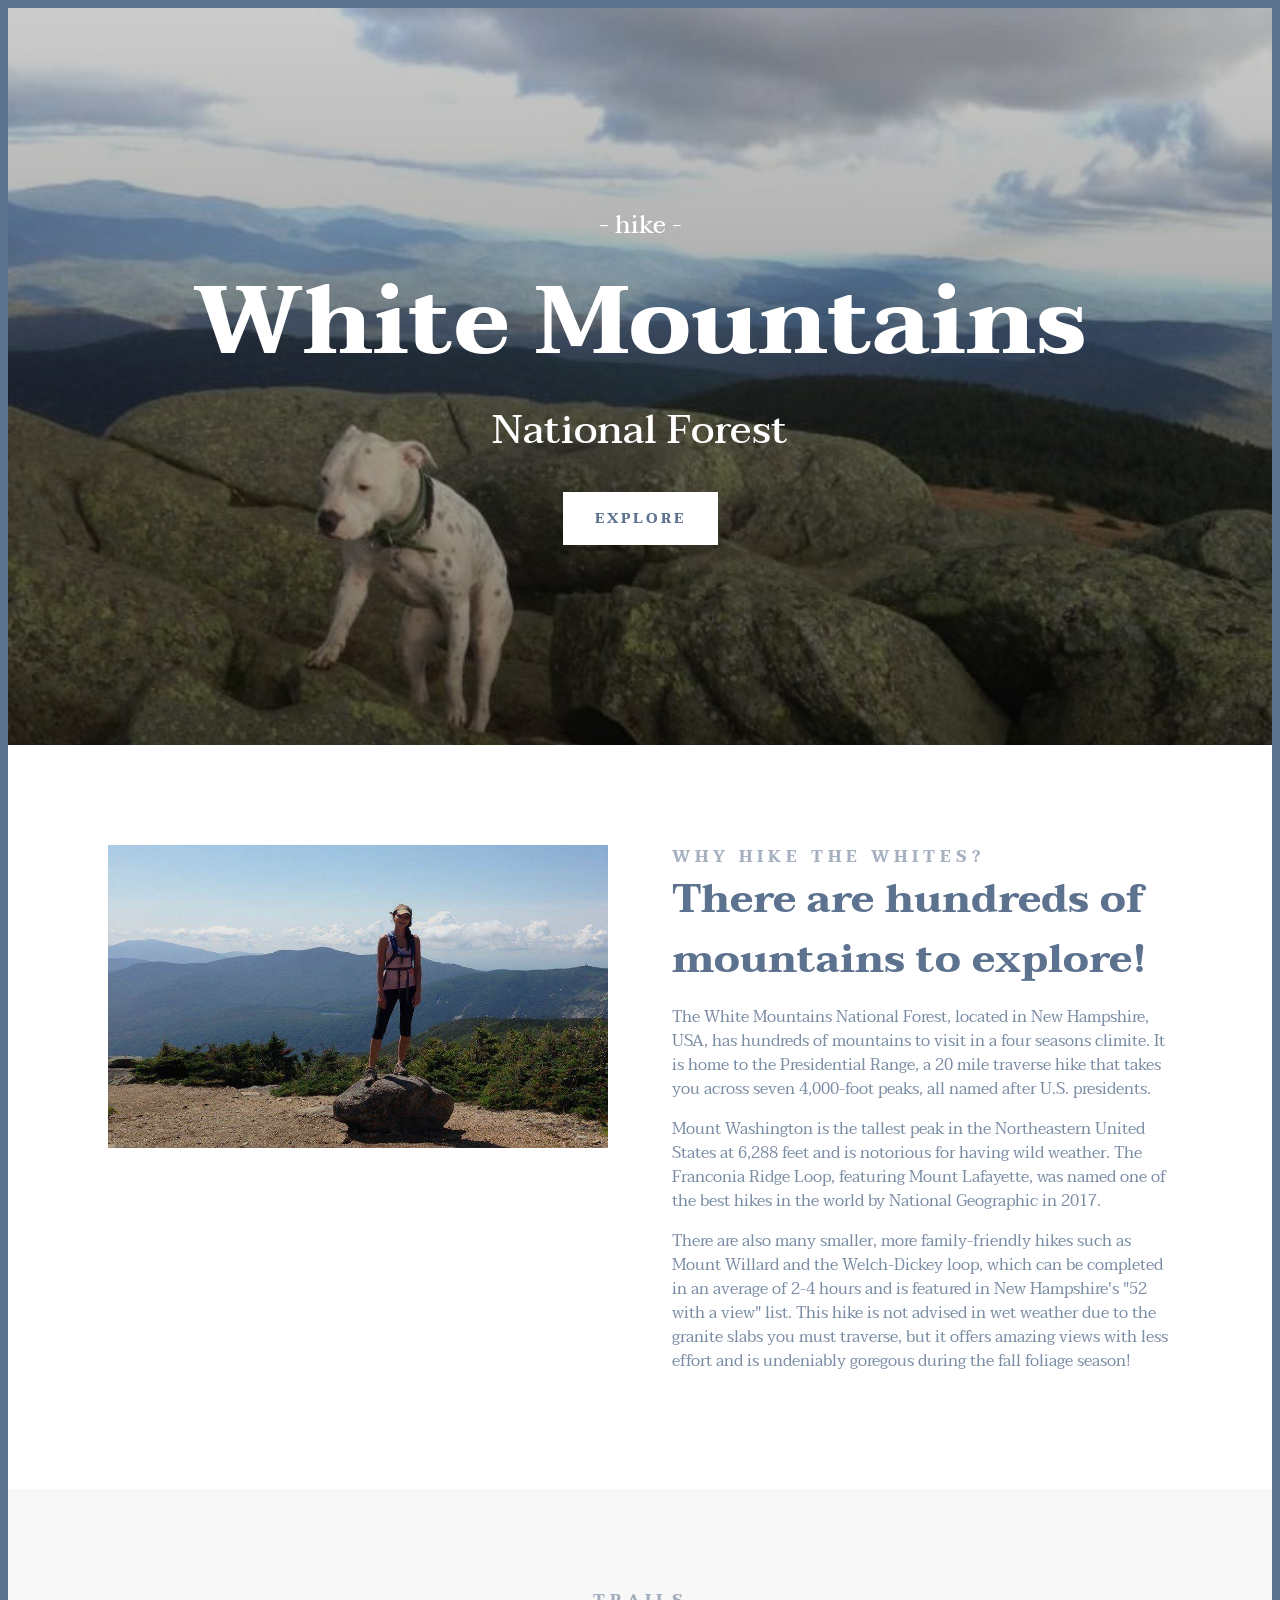
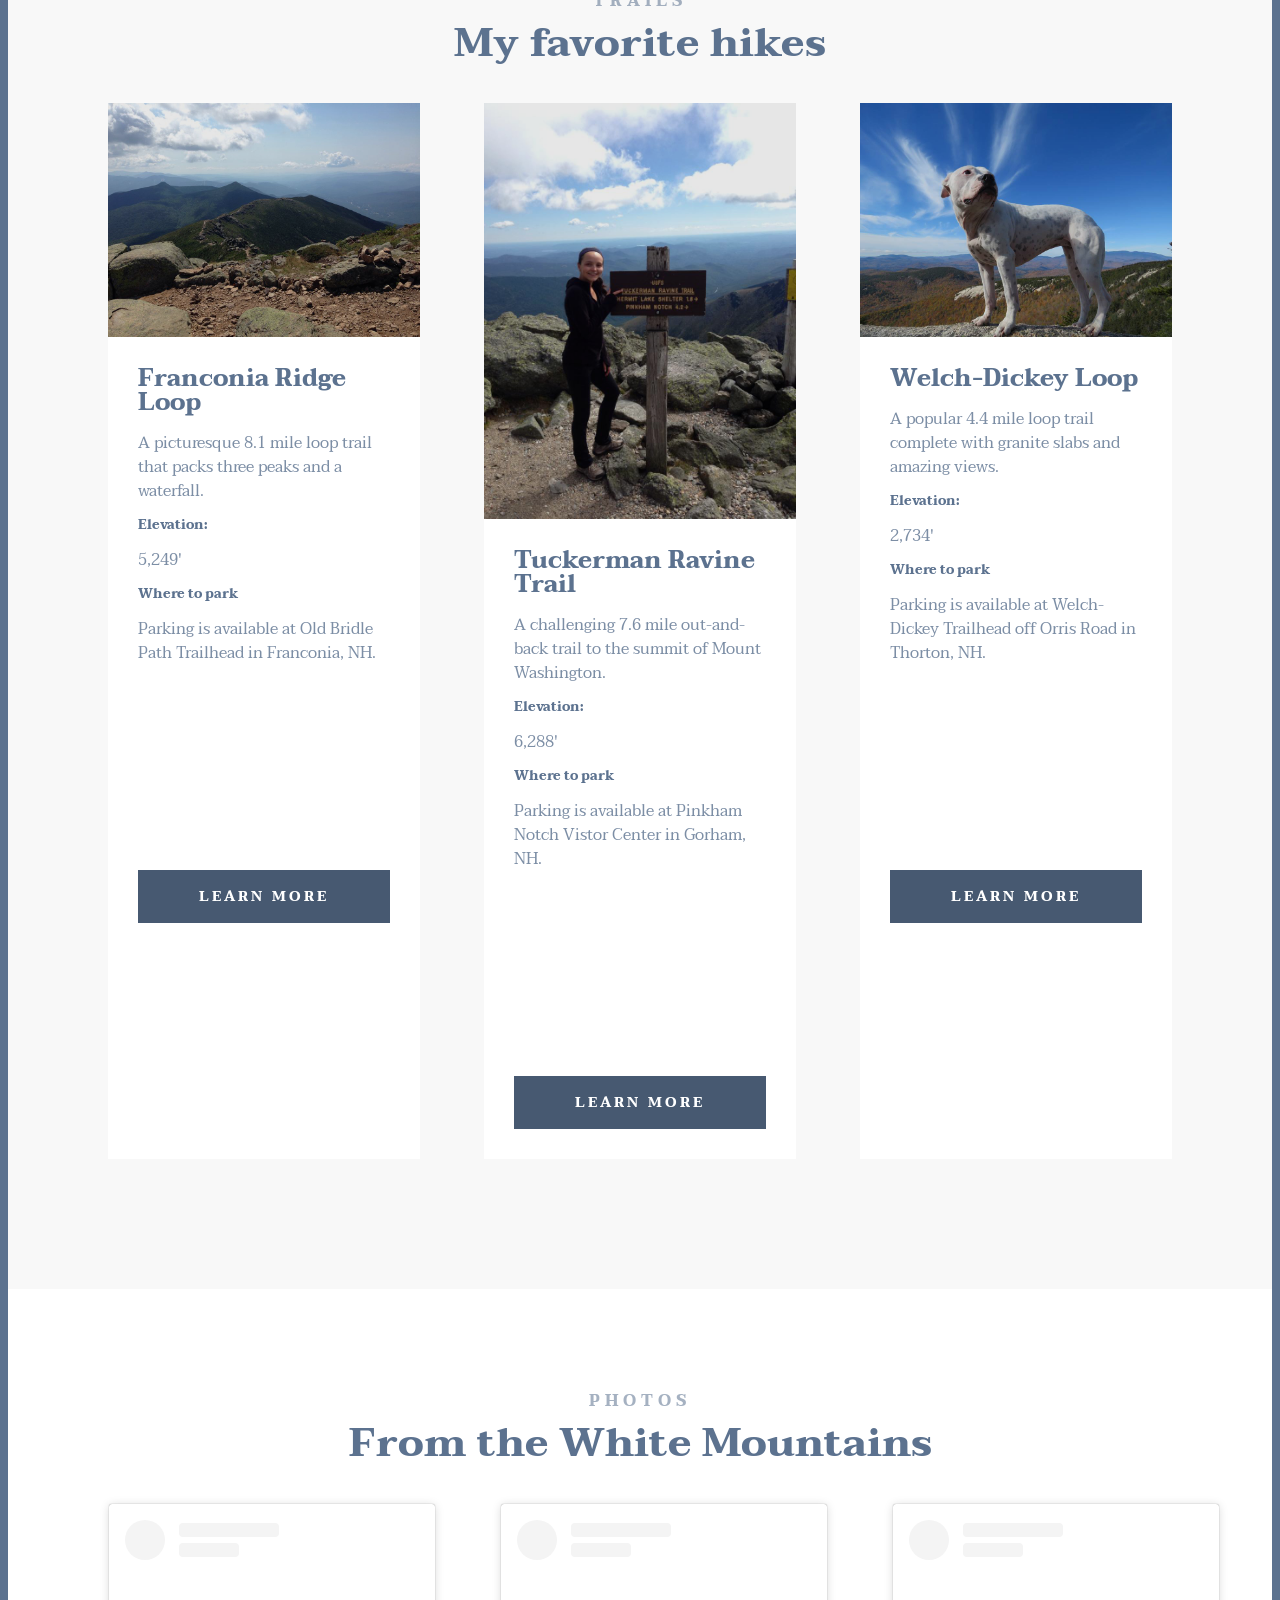
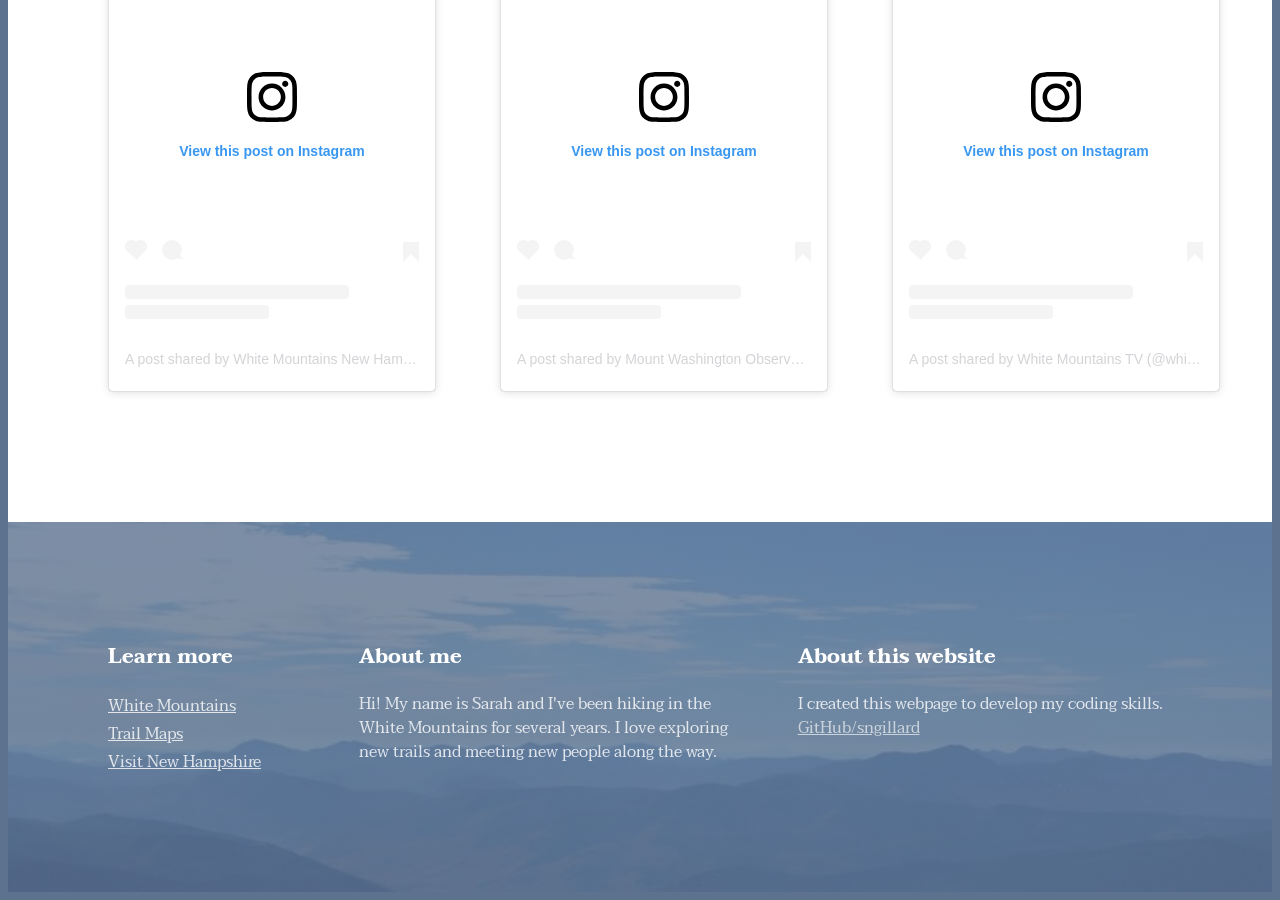
==== commit edb394ed: "Grammar edit." ====
--- a/index.html
+++ b/index.html
@@ -1058,7 +1058,7 @@
       <footer>
         <section class="grid grid-3-columns-with-first-narrow">
           <div>
-            <h3>Learn More</h3>
+            <h3>Learn more</h3>
 
             <ul>
               <li>
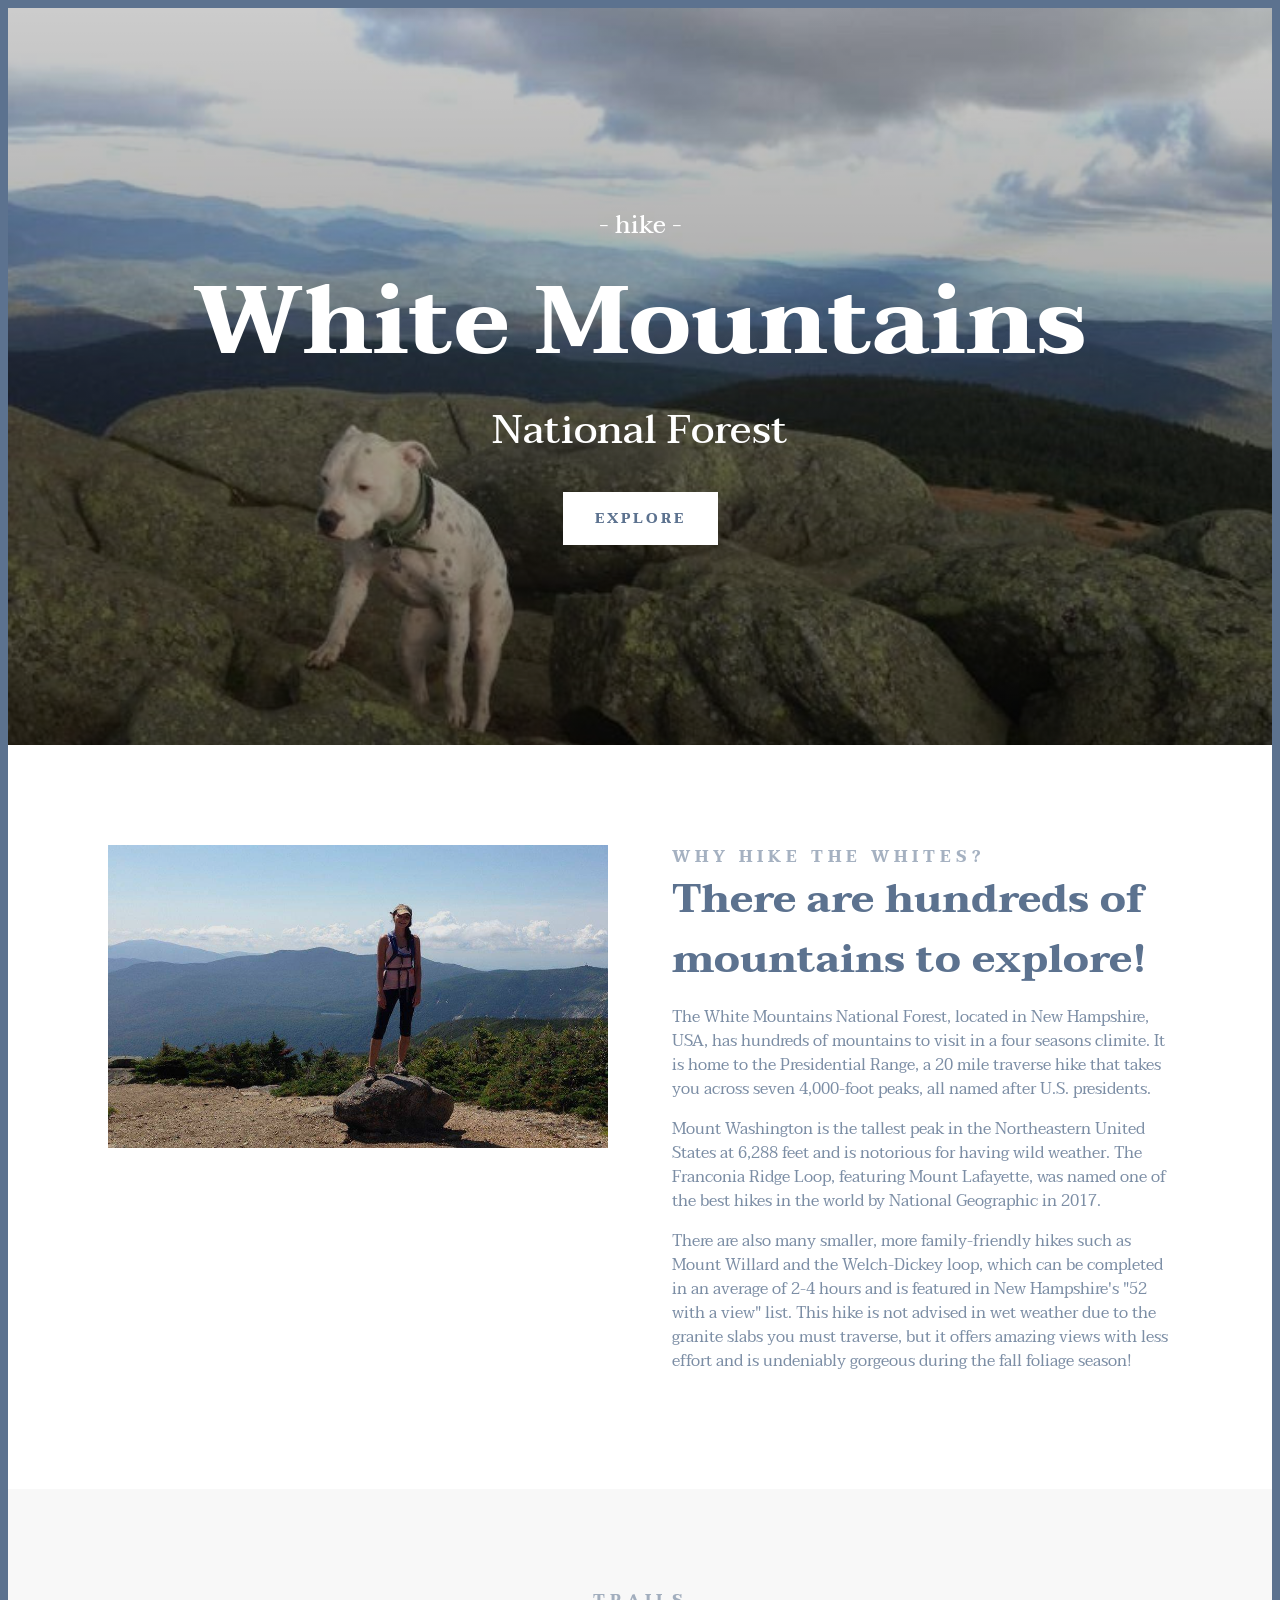
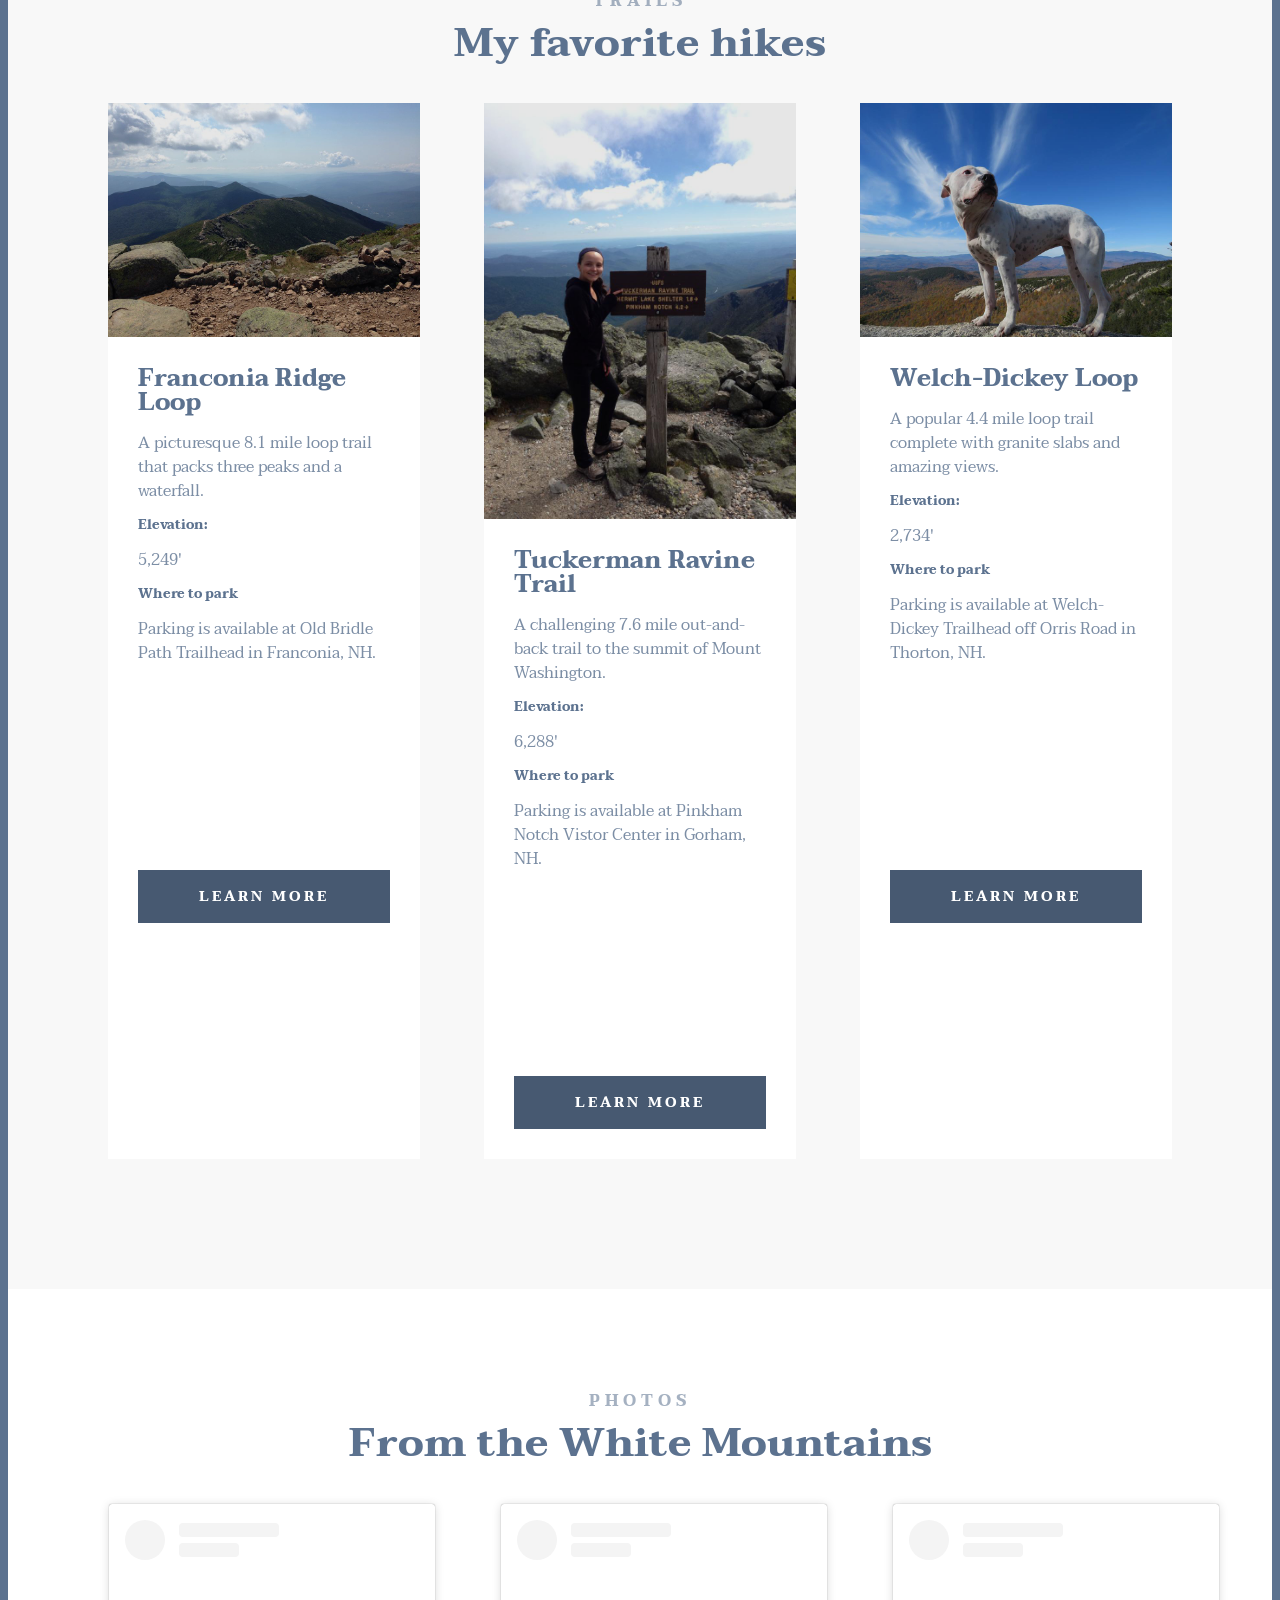
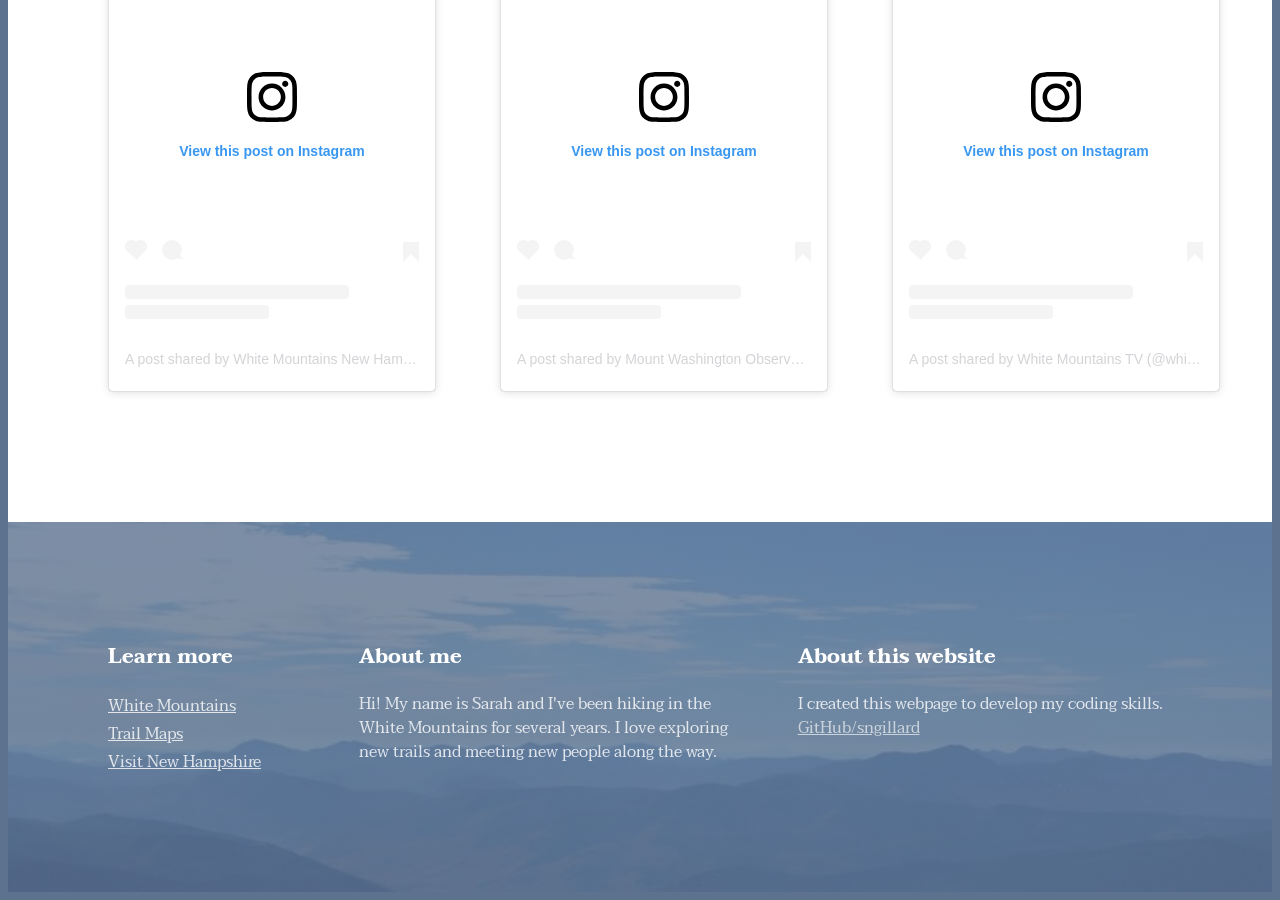
==== commit 33a781f4: "Fix spelling error." ====
--- a/index.html
+++ b/index.html
@@ -53,7 +53,7 @@
               an average of 2-4 hours and is featured in New Hampshire's "52
               with a view" list. This hike is not advised in wet weather due to
               the granite slabs you must traverse, but it offers amazing views
-              with less effort and is undeniably goregous during the fall
+              with less effort and is undeniably gorgeous during the fall
               foliage season!
             </p>
           </div>
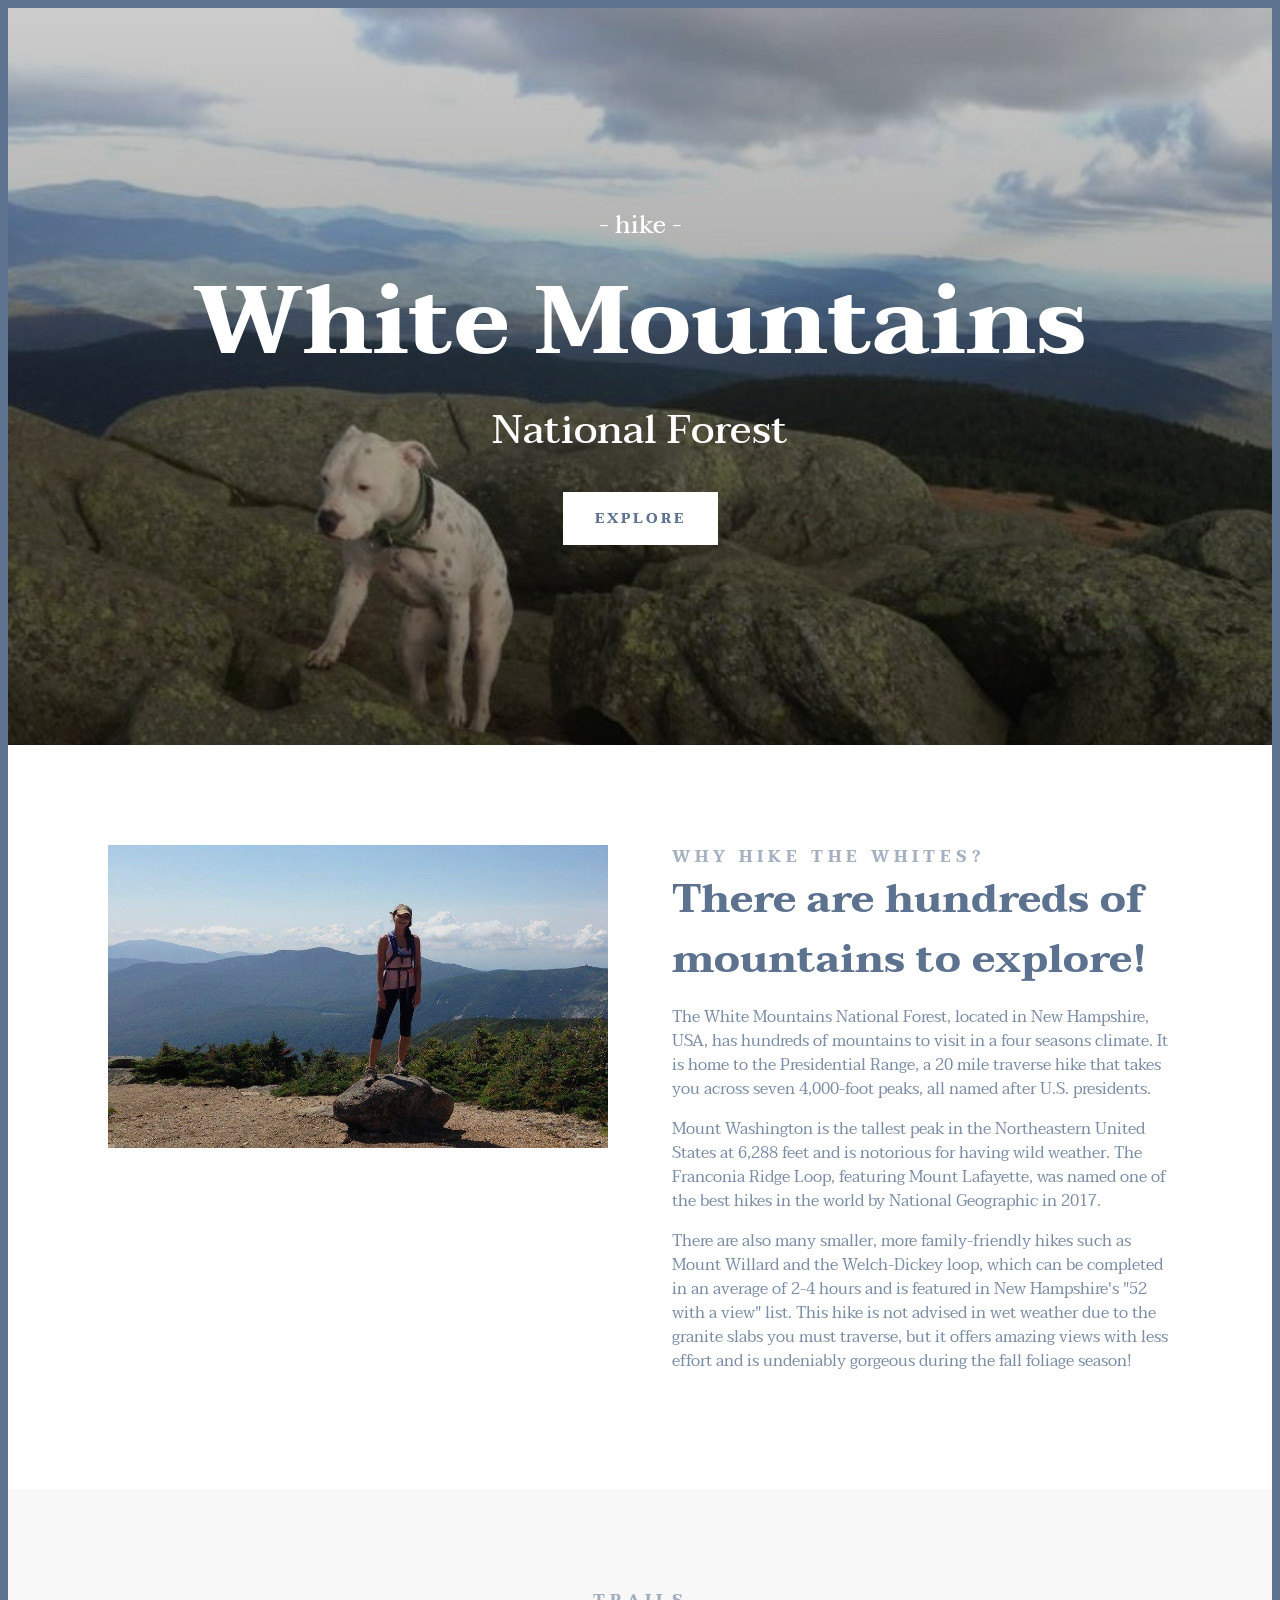
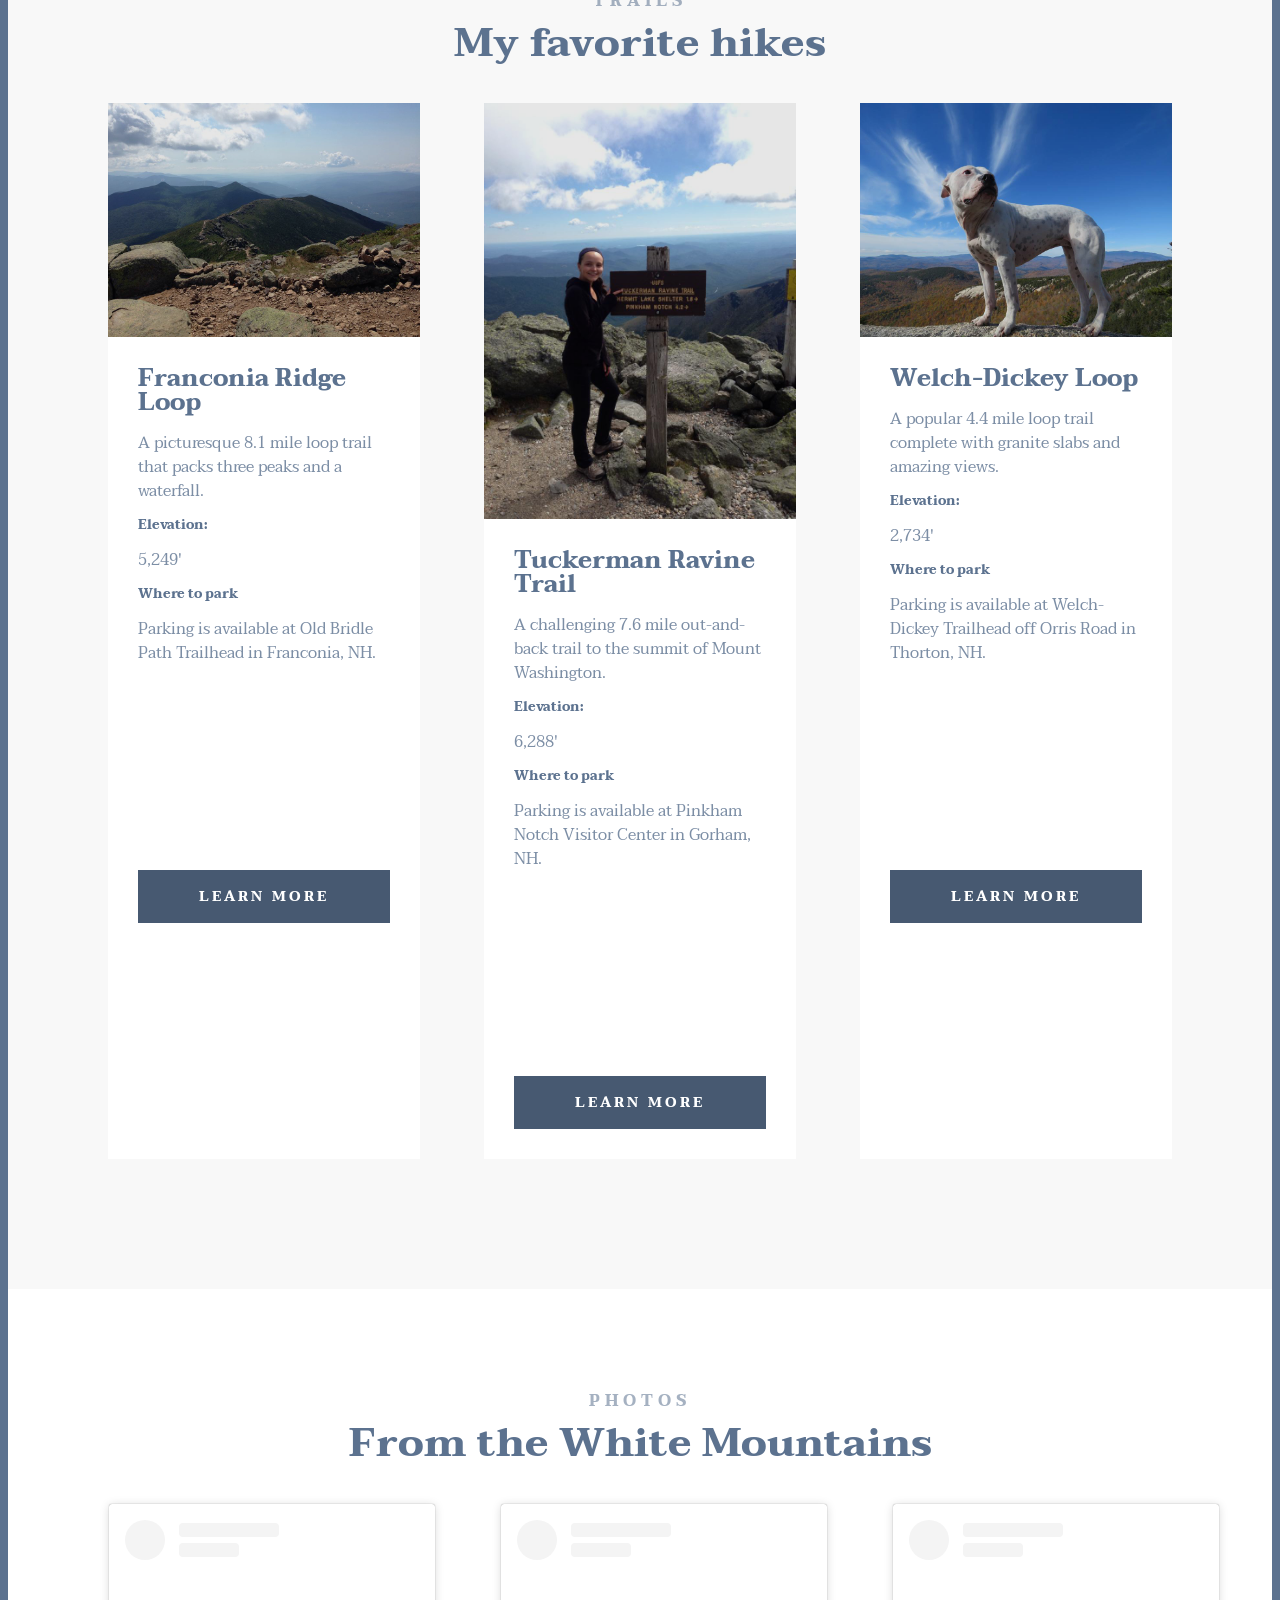
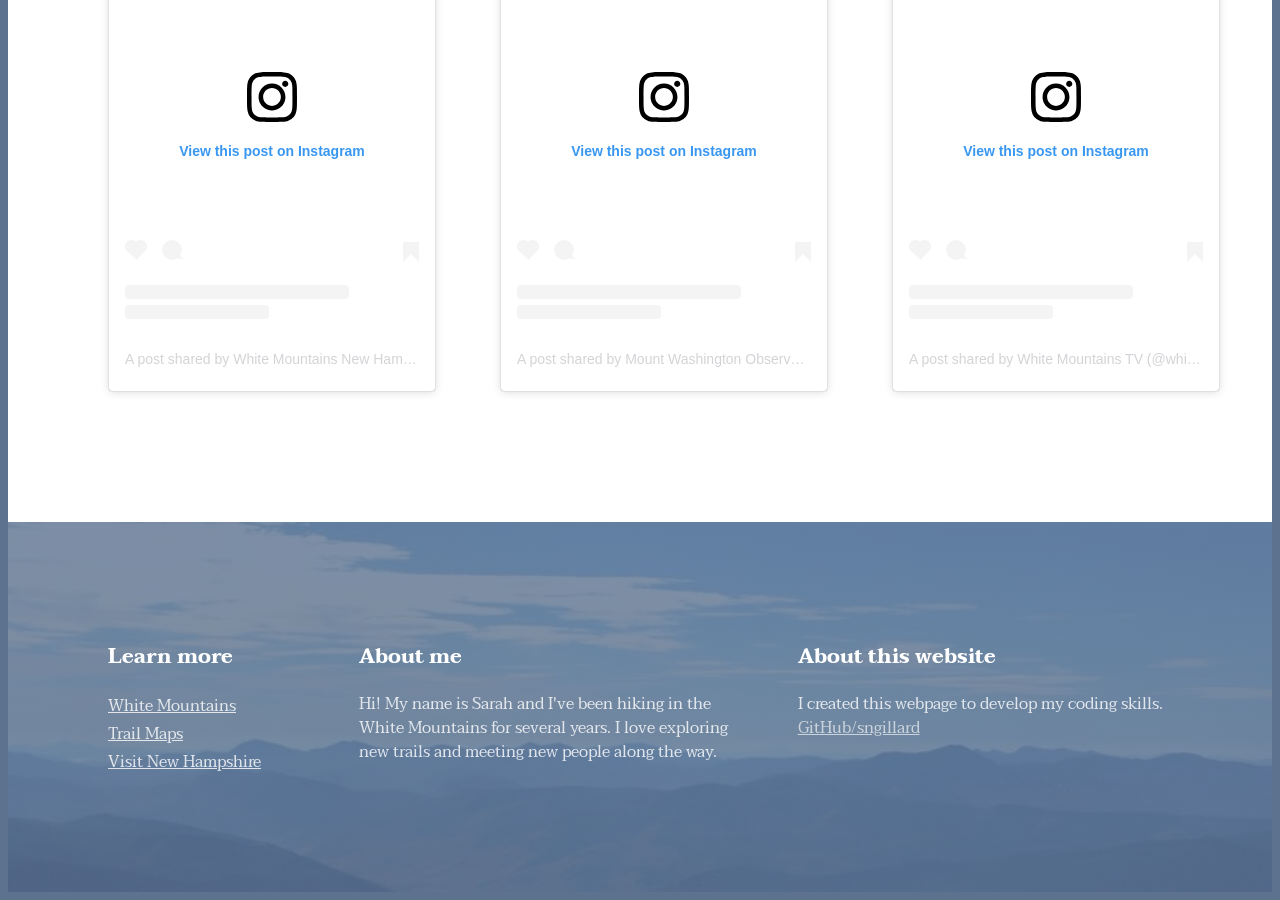
==== commit baa95c5d: "Fixed spelling error." ====
--- a/index.html
+++ b/index.html
@@ -19,10 +19,10 @@
         <h3>- hike -</h3>
         <h1>White Mountains</h1>
         <h2>National Forest</h2>
-        <a href="#more">explore</a>
+        <a href="/index.html#explore">explore</a>
       </header>
 
-      <main>
+      <main id="explore">
         <section class="grid grid-2-columns">
           <div>
             <img
@@ -36,7 +36,7 @@
             <h3>There are hundreds of mountains to explore!</h3>
             <p>
               The White Mountains National Forest, located in New Hampshire,
-              USA, has hundreds of mountains to visit in a four seasons climite.
+              USA, has hundreds of mountains to visit in a four seasons climate.
               It is home to the Presidential Range, a 20 mile traverse hike that
               takes you across seven 4,000-foot peaks, all named after U.S.
               presidents.
@@ -124,8 +124,8 @@
                 <p>6,288'</p>
                 <h5>Where to park</h5>
                 <p>
-                  Parking is available at Pinkham Notch Vistor Center in Gorham,
-                  NH.
+                  Parking is available at Pinkham Notch Visitor Center in
+                  Gorham, NH.
                 </p>
                 <iframe
                   src="https://www.google.com/maps/embed?pb=!1m18!1m12!1m3!1d2857.4945060099385!2d-71.25689512248431!3d44.258645192379674!2m3!1f0!2f0!3f0!3m2!1i1024!2i768!4f13.1!3m3!1m2!1s0x4cb391b13544bf1d%3A0x25a0033f71ce03b8!2sTuckerman%20Ravine%20Trailhead!5e0!3m2!1sen!2sus!4v1677386699474!5m2!1sen!2sus"
